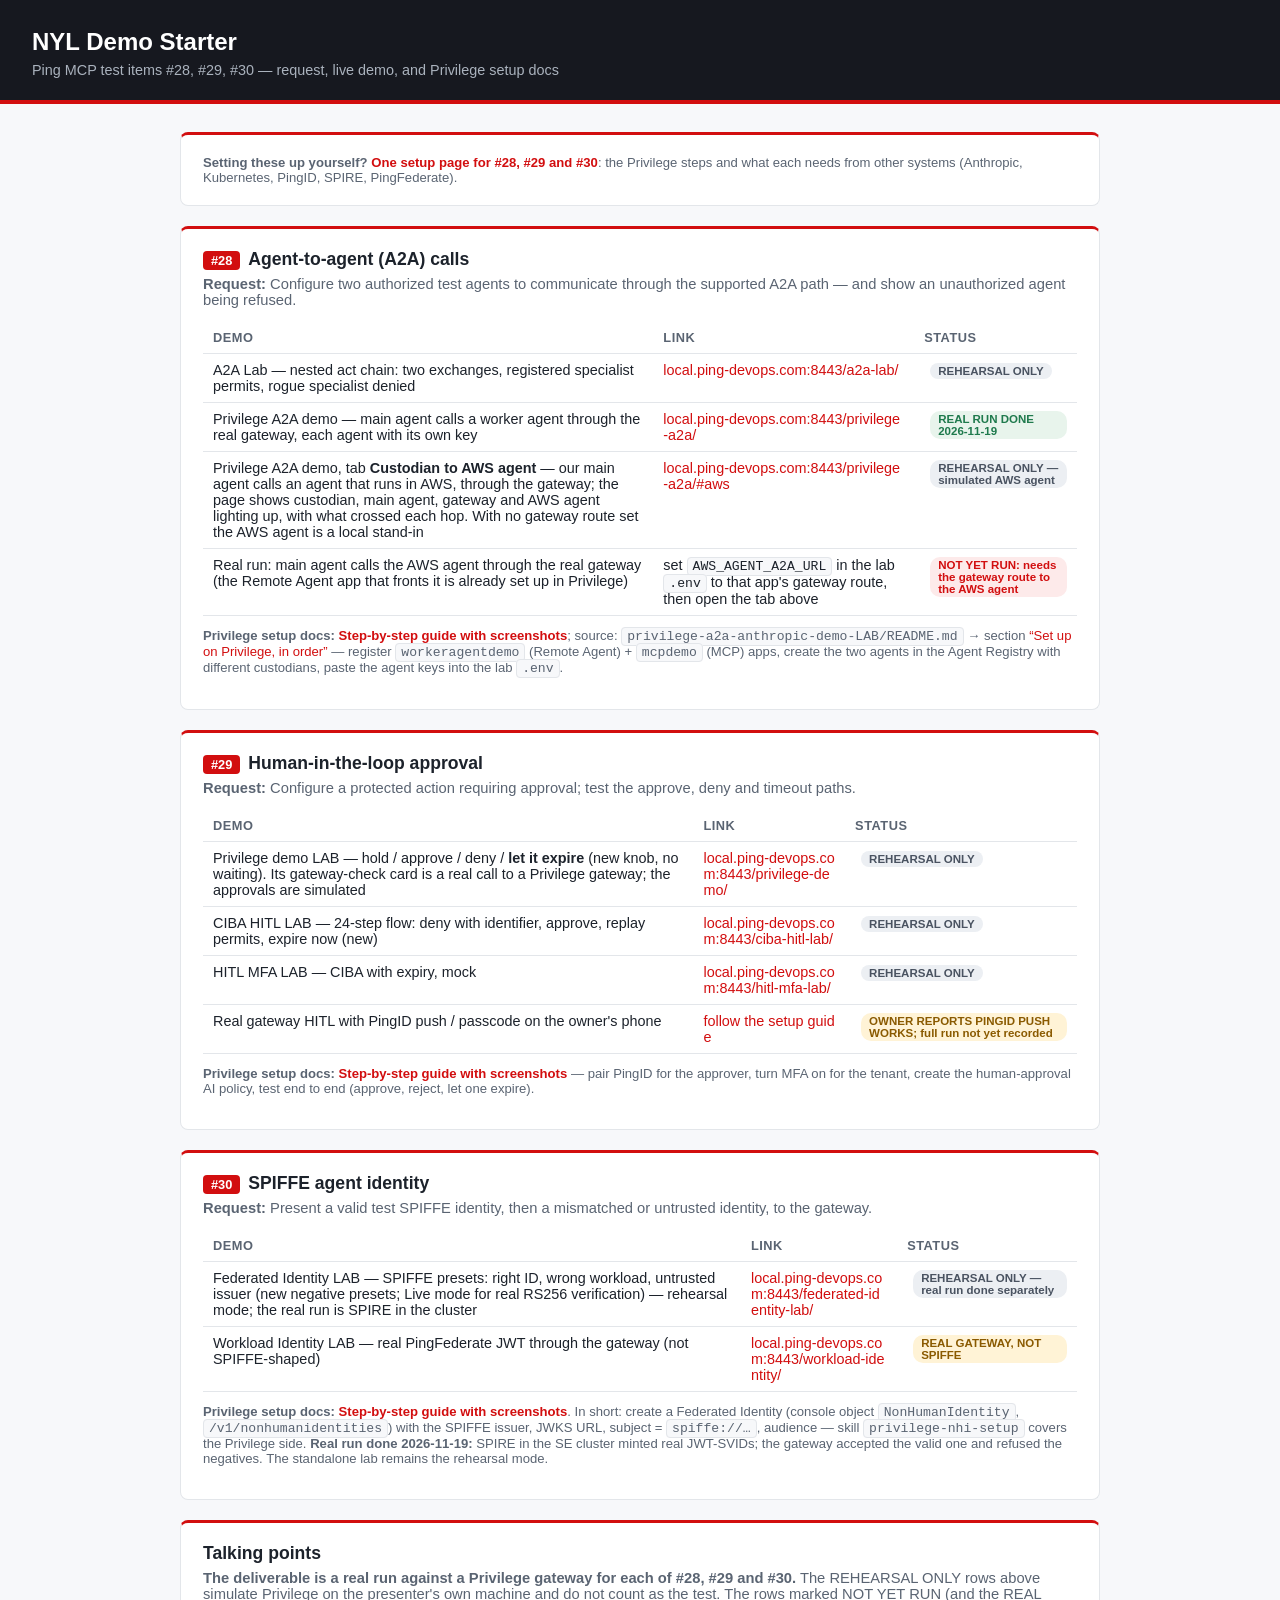
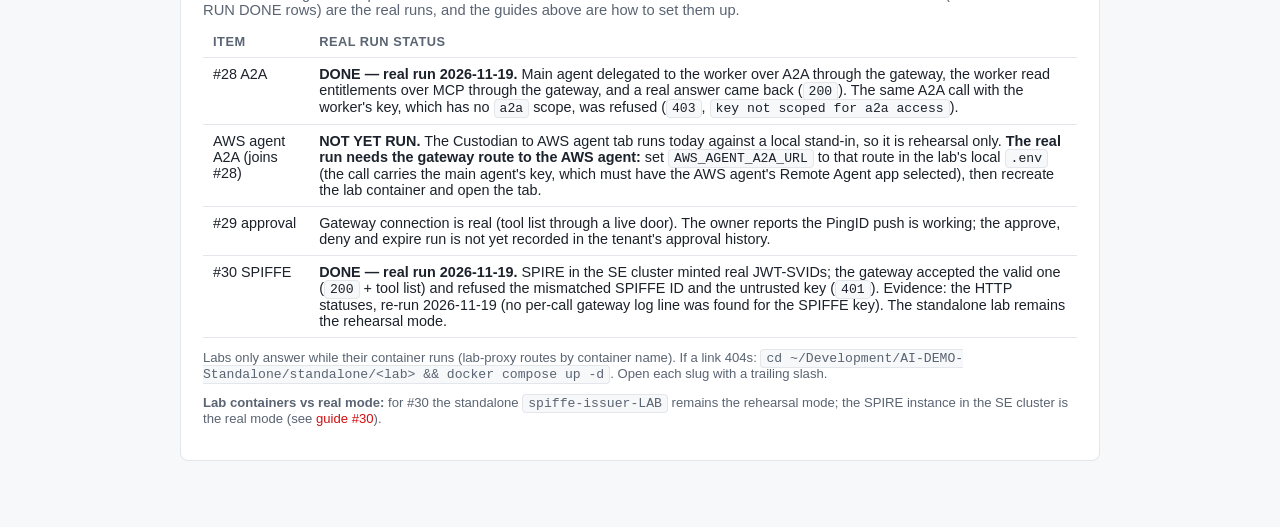
==== index.html @ 47043648 "Real run status: the AWS agent run needs the gateway route in the lab's local .env Adds an AWS agent" ====
<!DOCTYPE html>
<html lang="en">
<head>
<meta charset="utf-8">
<meta name="viewport" content="width=device-width, initial-scale=1">
<title>NYL Demo Starter — MCP test items #28, #29, #30</title>
<style>
  :root { --red:#d20e0f; --text:#1c222b; --muted:#5a6472; --border:#e3e6ea; --bg:#f7f8fa; }
  * { box-sizing:border-box; }
  body { margin:0; font-family:'Montserrat',-apple-system,Helvetica,Arial,sans-serif; color:var(--text); background:var(--bg); }
  header { background:#16181f; color:#fff; padding:28px 32px 22px; border-bottom:4px solid var(--red); }
  header h1 { margin:0 0 6px; font-size:1.5rem; }
  header p { margin:0; color:#aab2bd; font-size:.9rem; }
  main { max-width:960px; margin:0 auto; padding:28px 20px 60px; }
  .card { background:#fff; border:1px solid var(--border); border-top:3px solid var(--red); border-radius:8px; padding:20px 22px; margin-bottom:20px; }
  .card h2 { margin:0 0 4px; font-size:1.1rem; }
  .num { display:inline-block; background:var(--red); color:#fff; border-radius:4px; padding:2px 8px; font-size:.8rem; margin-right:8px; vertical-align:middle; }
  .req { color:var(--muted); font-size:.92rem; margin:6px 0 14px; }
  table { width:100%; border-collapse:collapse; font-size:.9rem; }
  th, td { text-align:left; padding:8px 10px; border-bottom:1px solid var(--border); vertical-align:top; }
  th { color:var(--muted); font-weight:600; font-size:.8rem; text-transform:uppercase; letter-spacing:.04em; }
  a { color:var(--red); text-decoration:none; word-break:break-all; }
  a:hover { text-decoration:underline; }
  .note { font-size:.82rem; color:var(--muted); margin-top:12px; }
  .badge { display:inline-block; font-size:.72rem; font-weight:700; border-radius:10px; padding:2px 8px; margin-left:6px; vertical-align:middle; }
  .mock { background:#e8f4ec; color:#1f7a4d; }
  .owner { background:#fdeaea; color:var(--red); }
  .real { background:#e8f4ec; color:#1f7a4d; }
  .rehearsal { background:#eceff3; color:#4a5361; }
  .partial { background:#fff3d6; color:#8a5a00; }
  code { background:var(--bg); border:1px solid var(--border); border-radius:4px; padding:1px 5px; font-size:.82rem; }
</style>
</head>
<body>
<header>
  <h1>NYL Demo Starter</h1>
  <p>Ping MCP test items #28, #29, #30 &mdash; request, live demo, and Privilege setup docs</p>
</header>
<main>

  <div class="card">
    <p class="note" style="margin:0"><b>Setting these up yourself?</b> <a href="guides/setup-all.html"><b>One setup page for #28, #29 and #30</b></a>: the Privilege steps and what each needs from other systems (Anthropic, Kubernetes, PingID, SPIRE, PingFederate).</p>
  </div>

  <div class="card">
    <h2><span class="num">#28</span>Agent-to-agent (A2A) calls</h2>
    <p class="req"><b>Request:</b> Configure two authorized test agents to communicate through the supported A2A path &mdash; and show an unauthorized agent being refused.</p>
    <table>
      <tr><th>Demo</th><th>Link</th><th>Status</th></tr>
      <tr>
        <td>A2A Lab &mdash; nested act chain: two exchanges, registered specialist permits, rogue specialist denied</td>
        <td><a href="https://local.ping-devops.com:8443/a2a-lab/" target="_blank" rel="noopener noreferrer">local.ping-devops.com:8443/a2a-lab/</a></td>
        <td><span class="badge rehearsal">REHEARSAL ONLY</span></td>
      </tr>
      <tr>
        <td>Privilege A2A demo &mdash; main agent calls a worker agent through the real gateway, each agent with its own key</td>
        <td><a href="https://local.ping-devops.com:8443/privilege-a2a/" target="_blank" rel="noopener noreferrer">local.ping-devops.com:8443/privilege-a2a/</a></td>
        <td><span class="badge real">REAL RUN DONE 2026-11-19</span></td>
      </tr>
      <tr>
        <td>Privilege A2A demo, tab <b>Custodian to AWS agent</b> &mdash; our main agent calls an agent that runs in AWS, through the gateway; the page shows custodian, main agent, gateway and AWS agent lighting up, with what crossed each hop. With no gateway route set the AWS agent is a local stand-in</td>
        <td><a href="https://local.ping-devops.com:8443/privilege-a2a/#aws" target="_blank" rel="noopener noreferrer">local.ping-devops.com:8443/privilege-a2a/#aws</a></td>
        <td><span class="badge rehearsal">REHEARSAL ONLY &mdash; simulated AWS agent</span></td>
      </tr>
      <tr>
        <td>Real run: main agent calls the AWS agent through the real gateway (the Remote Agent app that fronts it is already set up in Privilege)</td>
        <td>set <code>AWS_AGENT_A2A_URL</code> in the lab <code>.env</code> to that app's gateway route, then open the tab above</td>
        <td><span class="badge owner">NOT YET RUN: needs the gateway route to the AWS agent</span></td>
      </tr>
    </table>
    <p class="note"><b>Privilege setup docs:</b> <a href="guides/28-a2a.html"><b>Step-by-step guide with screenshots</b></a>; source: <code>privilege-a2a-anthropic-demo-LAB/README.md</code> &rarr; section
      <a href="https://github.com/curtismu7/privilege-a2a-anthropic-demo-LAB#set-up-on-privilege-in-order">&ldquo;Set up on Privilege, in order&rdquo;</a>
      &mdash; register <code>workeragentdemo</code> (Remote Agent) + <code>mcpdemo</code> (MCP) apps, create the two agents in the Agent Registry with different custodians, paste the agent keys into the lab <code>.env</code>.</p>
  </div>

  <div class="card">
    <h2><span class="num">#29</span>Human-in-the-loop approval</h2>
    <p class="req"><b>Request:</b> Configure a protected action requiring approval; test the approve, deny and timeout paths.</p>
    <table>
      <tr><th>Demo</th><th>Link</th><th>Status</th></tr>
      <tr>
        <td>Privilege demo LAB &mdash; hold / approve / deny / <b>let it expire</b> (new knob, no waiting). Its gateway-check card is a real call to a Privilege gateway; the approvals are simulated</td>
        <td><a href="https://local.ping-devops.com:8443/privilege-demo/" target="_blank" rel="noopener noreferrer">local.ping-devops.com:8443/privilege-demo/</a></td>
        <td><span class="badge rehearsal">REHEARSAL ONLY</span></td>
      </tr>
      <tr>
        <td>CIBA HITL LAB &mdash; 24-step flow: deny with identifier, approve, replay permits, expire now (new)</td>
        <td><a href="https://local.ping-devops.com:8443/ciba-hitl-lab/" target="_blank" rel="noopener noreferrer">local.ping-devops.com:8443/ciba-hitl-lab/</a></td>
        <td><span class="badge rehearsal">REHEARSAL ONLY</span></td>
      </tr>
      <tr>
        <td>HITL MFA LAB &mdash; CIBA with expiry, mock</td>
        <td><a href="https://local.ping-devops.com:8443/hitl-mfa-lab/" target="_blank" rel="noopener noreferrer">local.ping-devops.com:8443/hitl-mfa-lab/</a></td>
        <td><span class="badge rehearsal">REHEARSAL ONLY</span></td>
      </tr>
      <tr>
        <td>Real gateway HITL with PingID push / passcode on the owner's phone</td>
        <td><a href="guides/29-human-approval.html">follow the setup guide</a></td>
        <td><span class="badge partial">OWNER REPORTS PINGID PUSH WORKS; full run not yet recorded</span></td>
      </tr>
    </table>
    <p class="note"><b>Privilege setup docs:</b> <a href="guides/29-human-approval.html"><b>Step-by-step guide with screenshots</b></a>
      &mdash; pair PingID for the approver, turn MFA on for the tenant, create the human-approval AI policy, test end to end (approve, reject, let one expire).</p>
  </div>

  <div class="card">
    <h2><span class="num">#30</span>SPIFFE agent identity</h2>
    <p class="req"><b>Request:</b> Present a valid test SPIFFE identity, then a mismatched or untrusted identity, to the gateway.</p>
    <table>
      <tr><th>Demo</th><th>Link</th><th>Status</th></tr>
      <tr>
        <td>Federated Identity LAB &mdash; SPIFFE presets: right ID, wrong workload, untrusted issuer (new negative presets; Live mode for real RS256 verification) &mdash; rehearsal mode; the real run is SPIRE in the cluster</td>
        <td><a href="https://local.ping-devops.com:8443/federated-identity-lab/" target="_blank" rel="noopener noreferrer">local.ping-devops.com:8443/federated-identity-lab/</a></td>
        <td><span class="badge rehearsal">REHEARSAL ONLY &mdash; real run done separately</span></td>
      </tr>
      <tr>
        <td>Workload Identity LAB &mdash; real PingFederate JWT through the gateway (not SPIFFE-shaped)</td>
        <td><a href="https://local.ping-devops.com:8443/workload-identity/" target="_blank" rel="noopener noreferrer">local.ping-devops.com:8443/workload-identity/</a></td>
        <td><span class="badge partial">REAL GATEWAY, NOT SPIFFE</span></td>
      </tr>
    </table>
    <p class="note"><b>Privilege setup docs:</b> <a href="guides/30-spiffe.html"><b>Step-by-step guide with screenshots</b></a>. In short: create a Federated Identity (console object <code>NonHumanIdentity</code>, <code>/v1/nonhumanidentities</code>) with the SPIFFE issuer, JWKS URL, subject = <code>spiffe://&hellip;</code>, audience &mdash; skill <code>privilege-nhi-setup</code> covers the Privilege side. <b>Real run done 2026-11-19:</b> SPIRE in the SE cluster minted real JWT-SVIDs; the gateway accepted the valid one and refused the negatives. The standalone lab remains the rehearsal mode.</p>
  </div>

  <div class="card">
    <h2>Talking points</h2>
    <p class="req" style="margin-bottom:8px"><b>The deliverable is a real run against a Privilege gateway for each of #28, #29 and #30.</b> The REHEARSAL ONLY rows above simulate Privilege on the presenter's own machine and do not count as the test. The rows marked NOT YET RUN (and the REAL RUN DONE rows) are the real runs, and the guides above are how to set them up.</p>
    <table>
      <tr><th>Item</th><th>Real run status</th></tr>
      <tr><td>#28 A2A</td><td><b>DONE &mdash; real run 2026-11-19.</b> Main agent delegated to the worker over A2A through the gateway, the worker read entitlements over MCP through the gateway, and a real answer came back (<code>200</code>). The same A2A call with the worker's key, which has no <code>a2a</code> scope, was refused (<code>403</code>, <code>key not scoped for a2a access</code>).</td></tr>
      <tr><td>AWS agent A2A (joins #28)</td><td><b>NOT YET RUN.</b> The Custodian to AWS agent tab runs today against a local stand-in, so it is rehearsal only. <b>The real run needs the gateway route to the AWS agent:</b> set <code>AWS_AGENT_A2A_URL</code> to that route in the lab's local <code>.env</code> (the call carries the main agent's key, which must have the AWS agent's Remote Agent app selected), then recreate the lab container and open the tab.</td></tr>
      <tr><td>#29 approval</td><td>Gateway connection is real (tool list through a live door). The owner reports the PingID push is working; the approve, deny and expire run is not yet recorded in the tenant's approval history.</td></tr>
      <tr><td>#30 SPIFFE</td><td><b>DONE &mdash; real run 2026-11-19.</b> SPIRE in the SE cluster minted real JWT-SVIDs; the gateway accepted the valid one (<code>200</code> + tool list) and refused the mismatched SPIFFE ID and the untrusted key (<code>401</code>). Evidence: the HTTP statuses, re-run 2026-11-19 (no per-call gateway log line was found for the SPIFFE key). The standalone lab remains the rehearsal mode.</td></tr>
    </table>
    <p class="note">Labs only answer while their container runs (lab-proxy routes by container name). If a link 404s: <code>cd ~/Development/AI-DEMO-Standalone/standalone/&lt;lab&gt; &amp;&amp; docker compose up -d</code>. Open each slug with a trailing slash.</p>
    <p class="note"><b>Lab containers vs real mode:</b> for #30 the standalone <code>spiffe-issuer-LAB</code> remains the rehearsal mode; the SPIRE instance in the SE cluster is the real mode (see <a href="guides/30-spiffe.html">guide #30</a>).</p>
  </div>

</main>
</body>
</html>
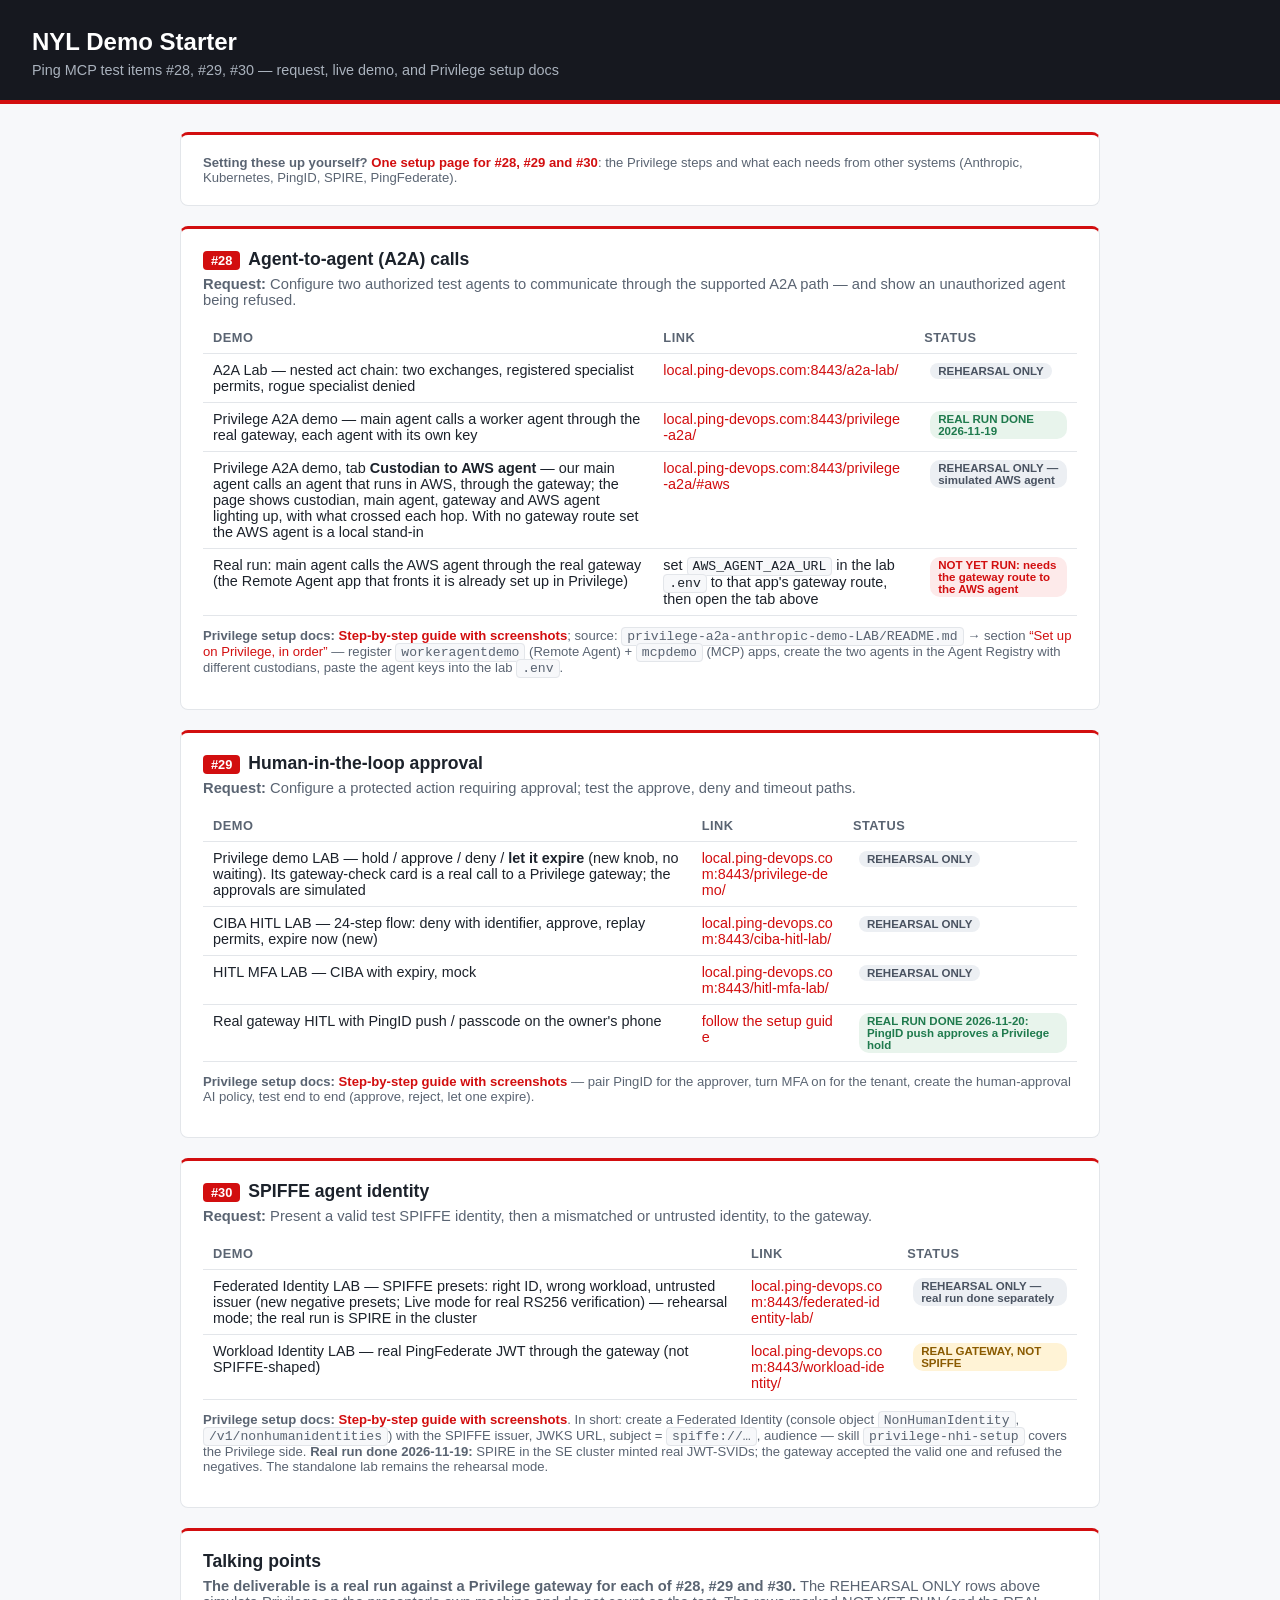
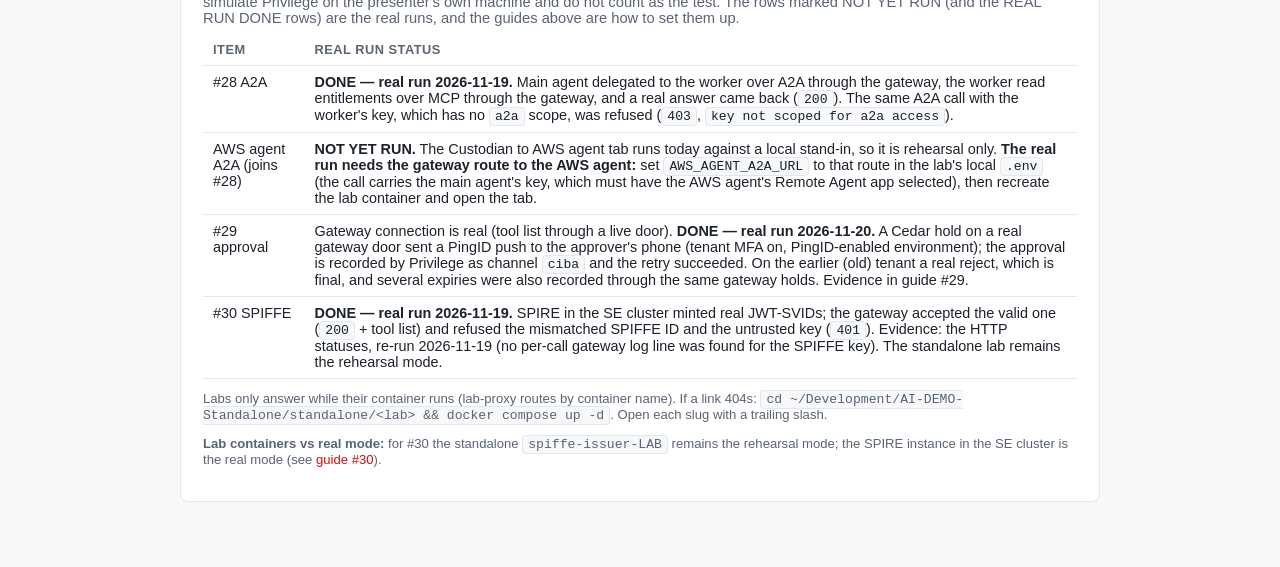
==== commit 8f2bb44b: "#29: real run on the PingID-enabled tenant (PingID push approves a Privilege hold, channel ciba); ad" ====
--- a/index.html
+++ b/index.html
@@ -96,7 +96,7 @@
       <tr>
         <td>Real gateway HITL with PingID push / passcode on the owner's phone</td>
         <td><a href="guides/29-human-approval.html">follow the setup guide</a></td>
-        <td><span class="badge partial">OWNER REPORTS PINGID PUSH WORKS; full run not yet recorded</span></td>
+        <td><span class="badge real">REAL RUN DONE 2026-11-20: PingID push approves a Privilege hold</span></td>
       </tr>
     </table>
     <p class="note"><b>Privilege setup docs:</b> <a href="guides/29-human-approval.html"><b>Step-by-step guide with screenshots</b></a>
@@ -129,7 +129,7 @@
       <tr><th>Item</th><th>Real run status</th></tr>
       <tr><td>#28 A2A</td><td><b>DONE &mdash; real run 2026-11-19.</b> Main agent delegated to the worker over A2A through the gateway, the worker read entitlements over MCP through the gateway, and a real answer came back (<code>200</code>). The same A2A call with the worker's key, which has no <code>a2a</code> scope, was refused (<code>403</code>, <code>key not scoped for a2a access</code>).</td></tr>
       <tr><td>AWS agent A2A (joins #28)</td><td><b>NOT YET RUN.</b> The Custodian to AWS agent tab runs today against a local stand-in, so it is rehearsal only. <b>The real run needs the gateway route to the AWS agent:</b> set <code>AWS_AGENT_A2A_URL</code> to that route in the lab's local <code>.env</code> (the call carries the main agent's key, which must have the AWS agent's Remote Agent app selected), then recreate the lab container and open the tab.</td></tr>
-      <tr><td>#29 approval</td><td>Gateway connection is real (tool list through a live door). The owner reports the PingID push is working; the approve, deny and expire run is not yet recorded in the tenant's approval history.</td></tr>
+      <tr><td>#29 approval</td><td>Gateway connection is real (tool list through a live door). <b>DONE &mdash; real run 2026-11-20.</b> A Cedar hold on a real gateway door sent a PingID push to the approver's phone (tenant MFA on, PingID-enabled environment); the approval is recorded by Privilege as channel <code>ciba</code> and the retry succeeded. On the earlier (old) tenant a real reject, which is final, and several expiries were also recorded through the same gateway holds. Evidence in guide #29.</td></tr>
       <tr><td>#30 SPIFFE</td><td><b>DONE &mdash; real run 2026-11-19.</b> SPIRE in the SE cluster minted real JWT-SVIDs; the gateway accepted the valid one (<code>200</code> + tool list) and refused the mismatched SPIFFE ID and the untrusted key (<code>401</code>). Evidence: the HTTP statuses, re-run 2026-11-19 (no per-call gateway log line was found for the SPIFFE key). The standalone lab remains the rehearsal mode.</td></tr>
     </table>
     <p class="note">Labs only answer while their container runs (lab-proxy routes by container name). If a link 404s: <code>cd ~/Development/AI-DEMO-Standalone/standalone/&lt;lab&gt; &amp;&amp; docker compose up -d</code>. Open each slug with a trailing slash.</p>
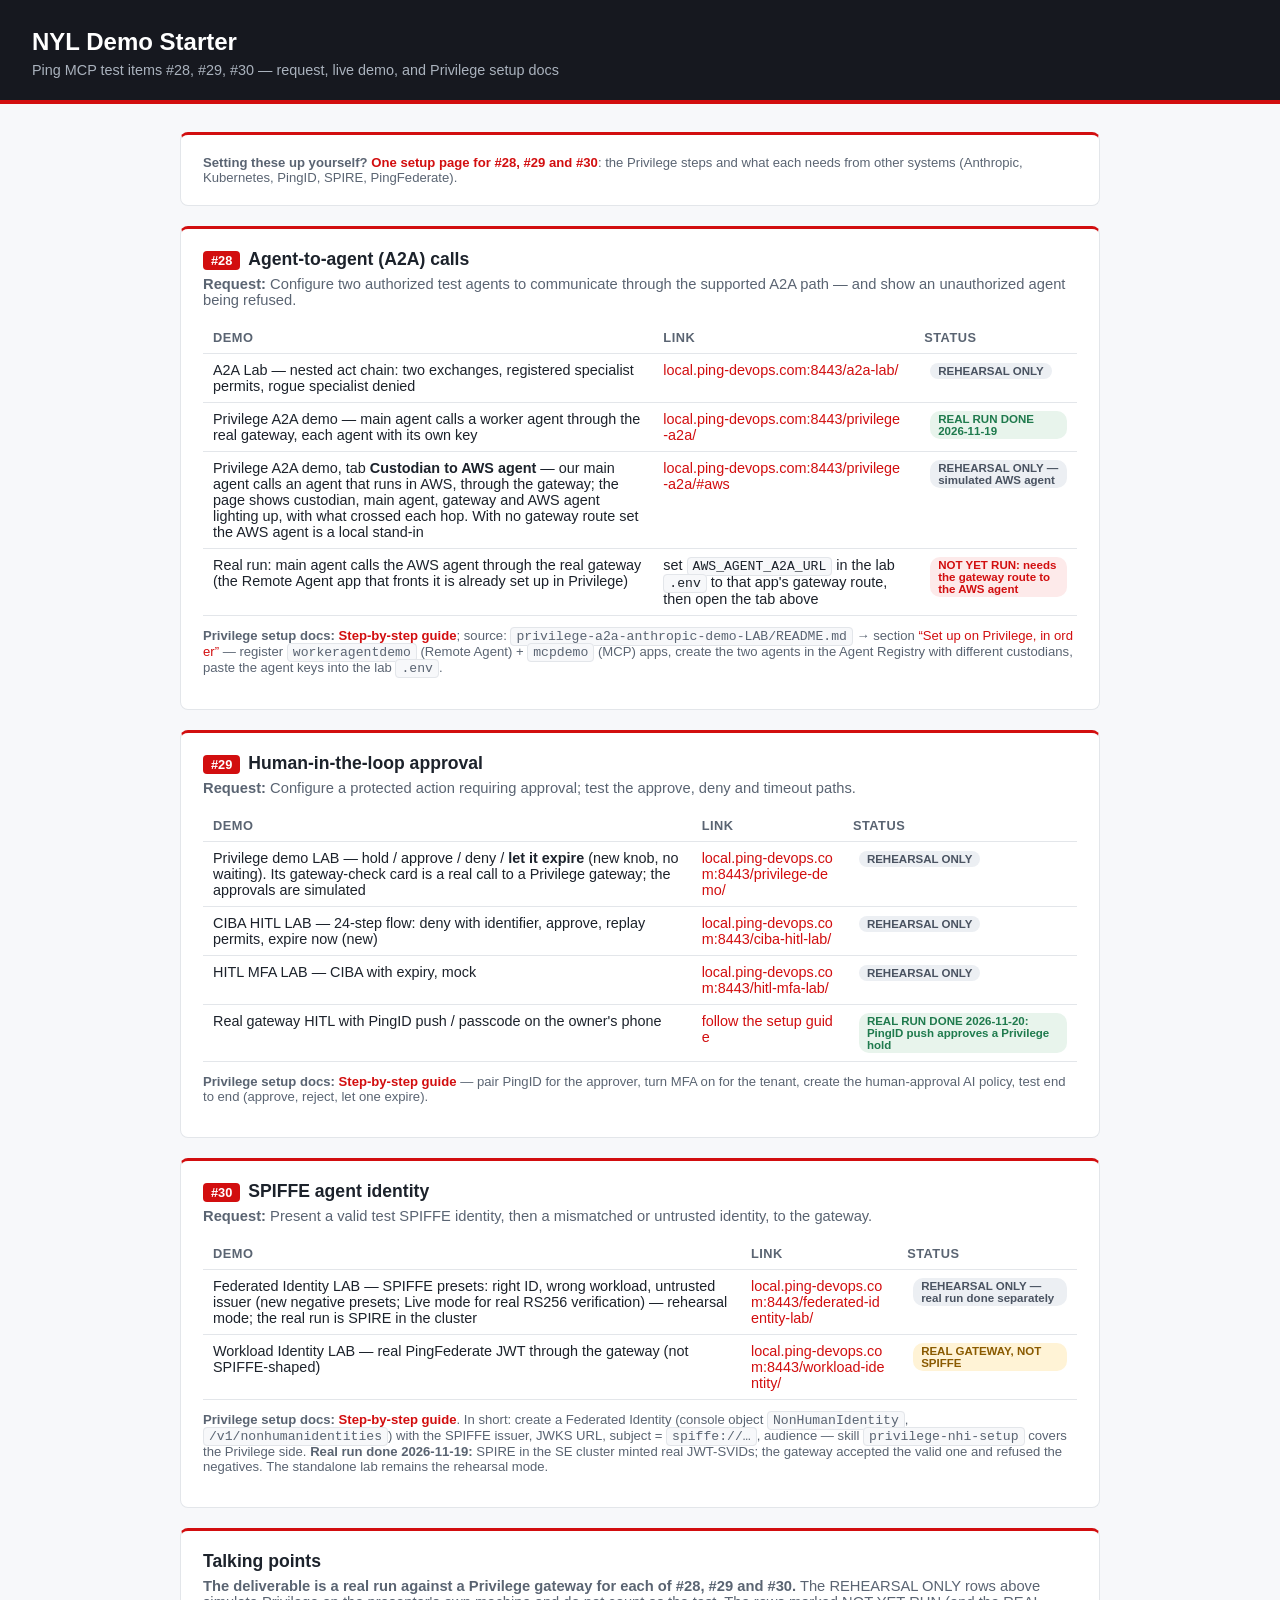
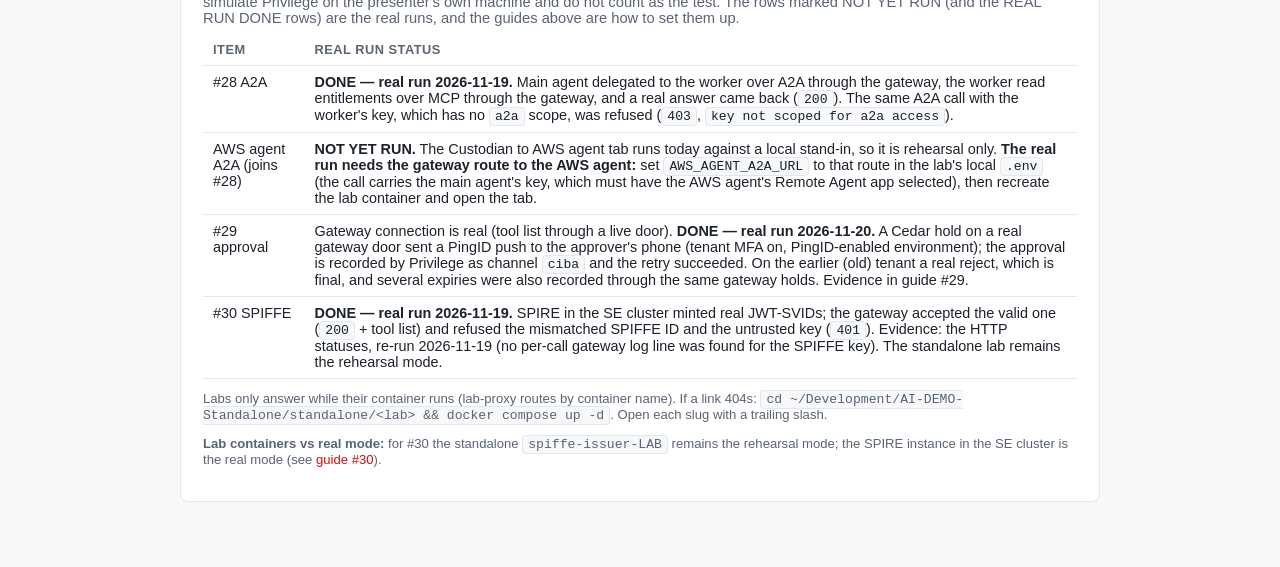
==== commit d4dddc44: "Drop the screenshots from the guides (not needed): remove all figures and the img folder, keep the e" ====
--- a/index.html
+++ b/index.html
@@ -68,7 +68,7 @@
         <td><span class="badge owner">NOT YET RUN: needs the gateway route to the AWS agent</span></td>
       </tr>
     </table>
-    <p class="note"><b>Privilege setup docs:</b> <a href="guides/28-a2a.html"><b>Step-by-step guide with screenshots</b></a>; source: <code>privilege-a2a-anthropic-demo-LAB/README.md</code> &rarr; section
+    <p class="note"><b>Privilege setup docs:</b> <a href="guides/28-a2a.html"><b>Step-by-step guide</b></a>; source: <code>privilege-a2a-anthropic-demo-LAB/README.md</code> &rarr; section
       <a href="https://github.com/curtismu7/privilege-a2a-anthropic-demo-LAB#set-up-on-privilege-in-order">&ldquo;Set up on Privilege, in order&rdquo;</a>
       &mdash; register <code>workeragentdemo</code> (Remote Agent) + <code>mcpdemo</code> (MCP) apps, create the two agents in the Agent Registry with different custodians, paste the agent keys into the lab <code>.env</code>.</p>
   </div>
@@ -99,7 +99,7 @@
         <td><span class="badge real">REAL RUN DONE 2026-11-20: PingID push approves a Privilege hold</span></td>
       </tr>
     </table>
-    <p class="note"><b>Privilege setup docs:</b> <a href="guides/29-human-approval.html"><b>Step-by-step guide with screenshots</b></a>
+    <p class="note"><b>Privilege setup docs:</b> <a href="guides/29-human-approval.html"><b>Step-by-step guide</b></a>
       &mdash; pair PingID for the approver, turn MFA on for the tenant, create the human-approval AI policy, test end to end (approve, reject, let one expire).</p>
   </div>
 
@@ -119,7 +119,7 @@
         <td><span class="badge partial">REAL GATEWAY, NOT SPIFFE</span></td>
       </tr>
     </table>
-    <p class="note"><b>Privilege setup docs:</b> <a href="guides/30-spiffe.html"><b>Step-by-step guide with screenshots</b></a>. In short: create a Federated Identity (console object <code>NonHumanIdentity</code>, <code>/v1/nonhumanidentities</code>) with the SPIFFE issuer, JWKS URL, subject = <code>spiffe://&hellip;</code>, audience &mdash; skill <code>privilege-nhi-setup</code> covers the Privilege side. <b>Real run done 2026-11-19:</b> SPIRE in the SE cluster minted real JWT-SVIDs; the gateway accepted the valid one and refused the negatives. The standalone lab remains the rehearsal mode.</p>
+    <p class="note"><b>Privilege setup docs:</b> <a href="guides/30-spiffe.html"><b>Step-by-step guide</b></a>. In short: create a Federated Identity (console object <code>NonHumanIdentity</code>, <code>/v1/nonhumanidentities</code>) with the SPIFFE issuer, JWKS URL, subject = <code>spiffe://&hellip;</code>, audience &mdash; skill <code>privilege-nhi-setup</code> covers the Privilege side. <b>Real run done 2026-11-19:</b> SPIRE in the SE cluster minted real JWT-SVIDs; the gateway accepted the valid one and refused the negatives. The standalone lab remains the rehearsal mode.</p>
   </div>
 
   <div class="card">
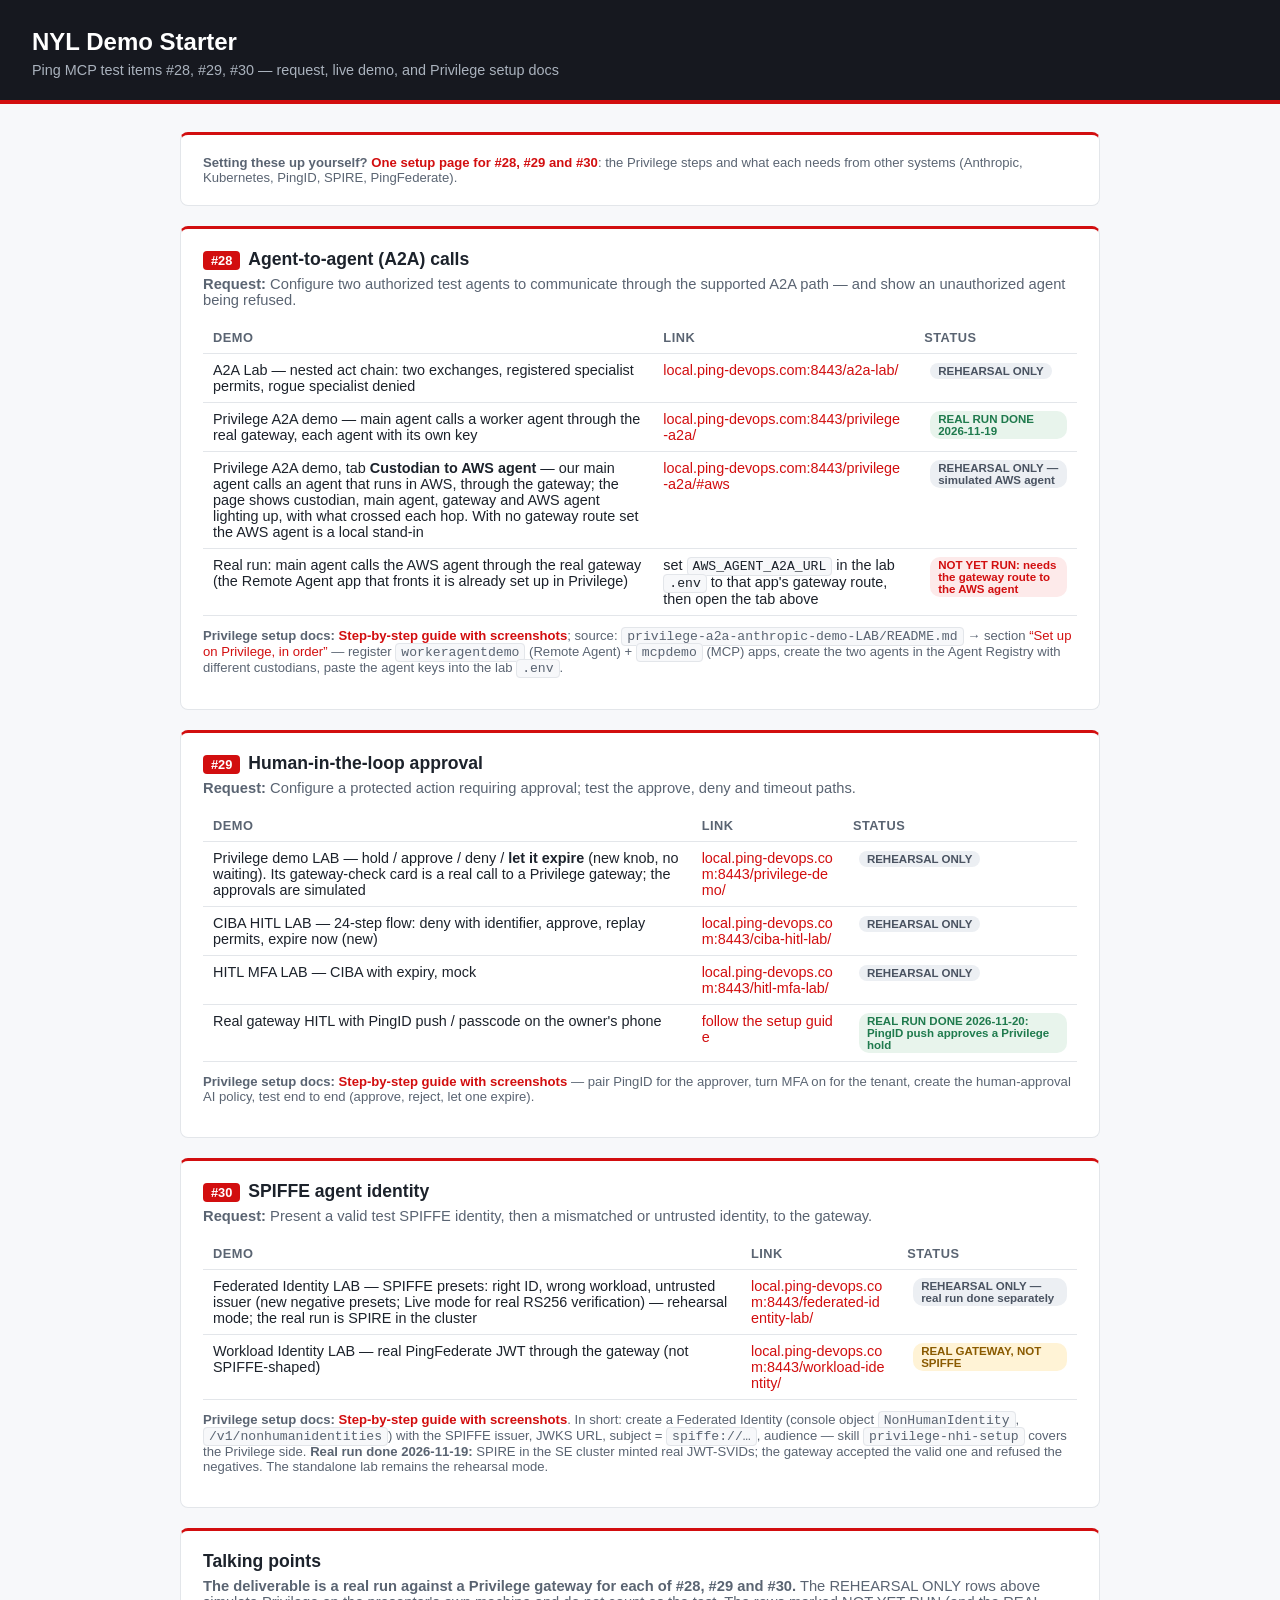
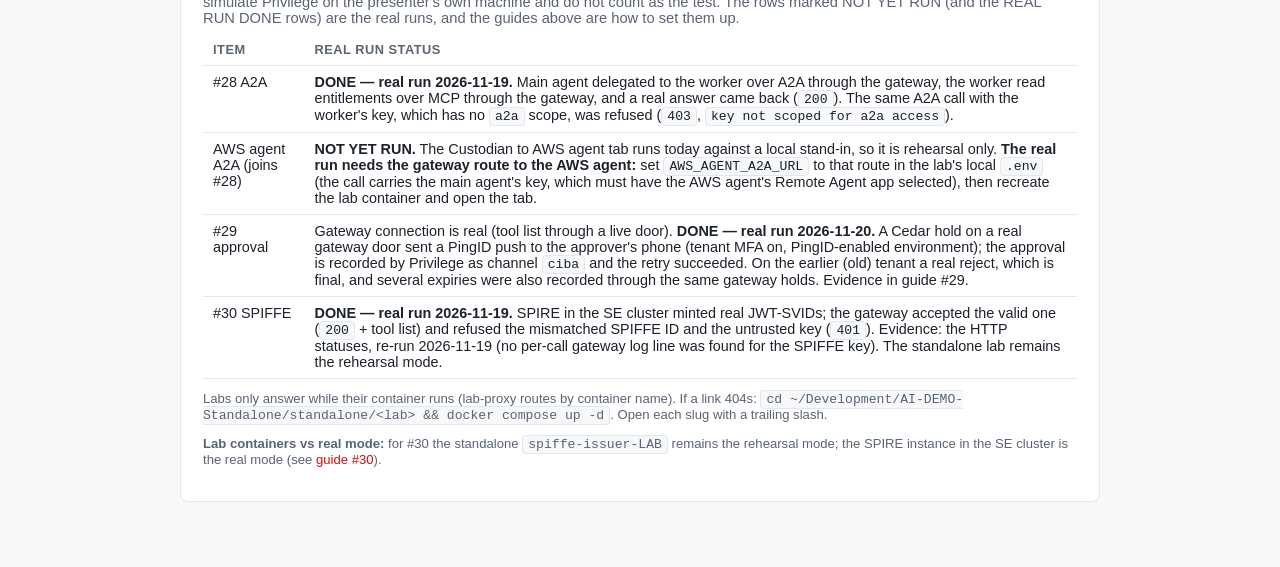
==== commit 339e0aaa: "Revert "Drop the screenshots from the guides (not needed): remove all figures and the img folder, ke" ====
--- a/index.html
+++ b/index.html
@@ -68,7 +68,7 @@
         <td><span class="badge owner">NOT YET RUN: needs the gateway route to the AWS agent</span></td>
       </tr>
     </table>
-    <p class="note"><b>Privilege setup docs:</b> <a href="guides/28-a2a.html"><b>Step-by-step guide</b></a>; source: <code>privilege-a2a-anthropic-demo-LAB/README.md</code> &rarr; section
+    <p class="note"><b>Privilege setup docs:</b> <a href="guides/28-a2a.html"><b>Step-by-step guide with screenshots</b></a>; source: <code>privilege-a2a-anthropic-demo-LAB/README.md</code> &rarr; section
       <a href="https://github.com/curtismu7/privilege-a2a-anthropic-demo-LAB#set-up-on-privilege-in-order">&ldquo;Set up on Privilege, in order&rdquo;</a>
       &mdash; register <code>workeragentdemo</code> (Remote Agent) + <code>mcpdemo</code> (MCP) apps, create the two agents in the Agent Registry with different custodians, paste the agent keys into the lab <code>.env</code>.</p>
   </div>
@@ -99,7 +99,7 @@
         <td><span class="badge real">REAL RUN DONE 2026-11-20: PingID push approves a Privilege hold</span></td>
       </tr>
     </table>
-    <p class="note"><b>Privilege setup docs:</b> <a href="guides/29-human-approval.html"><b>Step-by-step guide</b></a>
+    <p class="note"><b>Privilege setup docs:</b> <a href="guides/29-human-approval.html"><b>Step-by-step guide with screenshots</b></a>
       &mdash; pair PingID for the approver, turn MFA on for the tenant, create the human-approval AI policy, test end to end (approve, reject, let one expire).</p>
   </div>
 
@@ -119,7 +119,7 @@
         <td><span class="badge partial">REAL GATEWAY, NOT SPIFFE</span></td>
       </tr>
     </table>
-    <p class="note"><b>Privilege setup docs:</b> <a href="guides/30-spiffe.html"><b>Step-by-step guide</b></a>. In short: create a Federated Identity (console object <code>NonHumanIdentity</code>, <code>/v1/nonhumanidentities</code>) with the SPIFFE issuer, JWKS URL, subject = <code>spiffe://&hellip;</code>, audience &mdash; skill <code>privilege-nhi-setup</code> covers the Privilege side. <b>Real run done 2026-11-19:</b> SPIRE in the SE cluster minted real JWT-SVIDs; the gateway accepted the valid one and refused the negatives. The standalone lab remains the rehearsal mode.</p>
+    <p class="note"><b>Privilege setup docs:</b> <a href="guides/30-spiffe.html"><b>Step-by-step guide with screenshots</b></a>. In short: create a Federated Identity (console object <code>NonHumanIdentity</code>, <code>/v1/nonhumanidentities</code>) with the SPIFFE issuer, JWKS URL, subject = <code>spiffe://&hellip;</code>, audience &mdash; skill <code>privilege-nhi-setup</code> covers the Privilege side. <b>Real run done 2026-11-19:</b> SPIRE in the SE cluster minted real JWT-SVIDs; the gateway accepted the valid one and refused the negatives. The standalone lab remains the rehearsal mode.</p>
   </div>
 
   <div class="card">
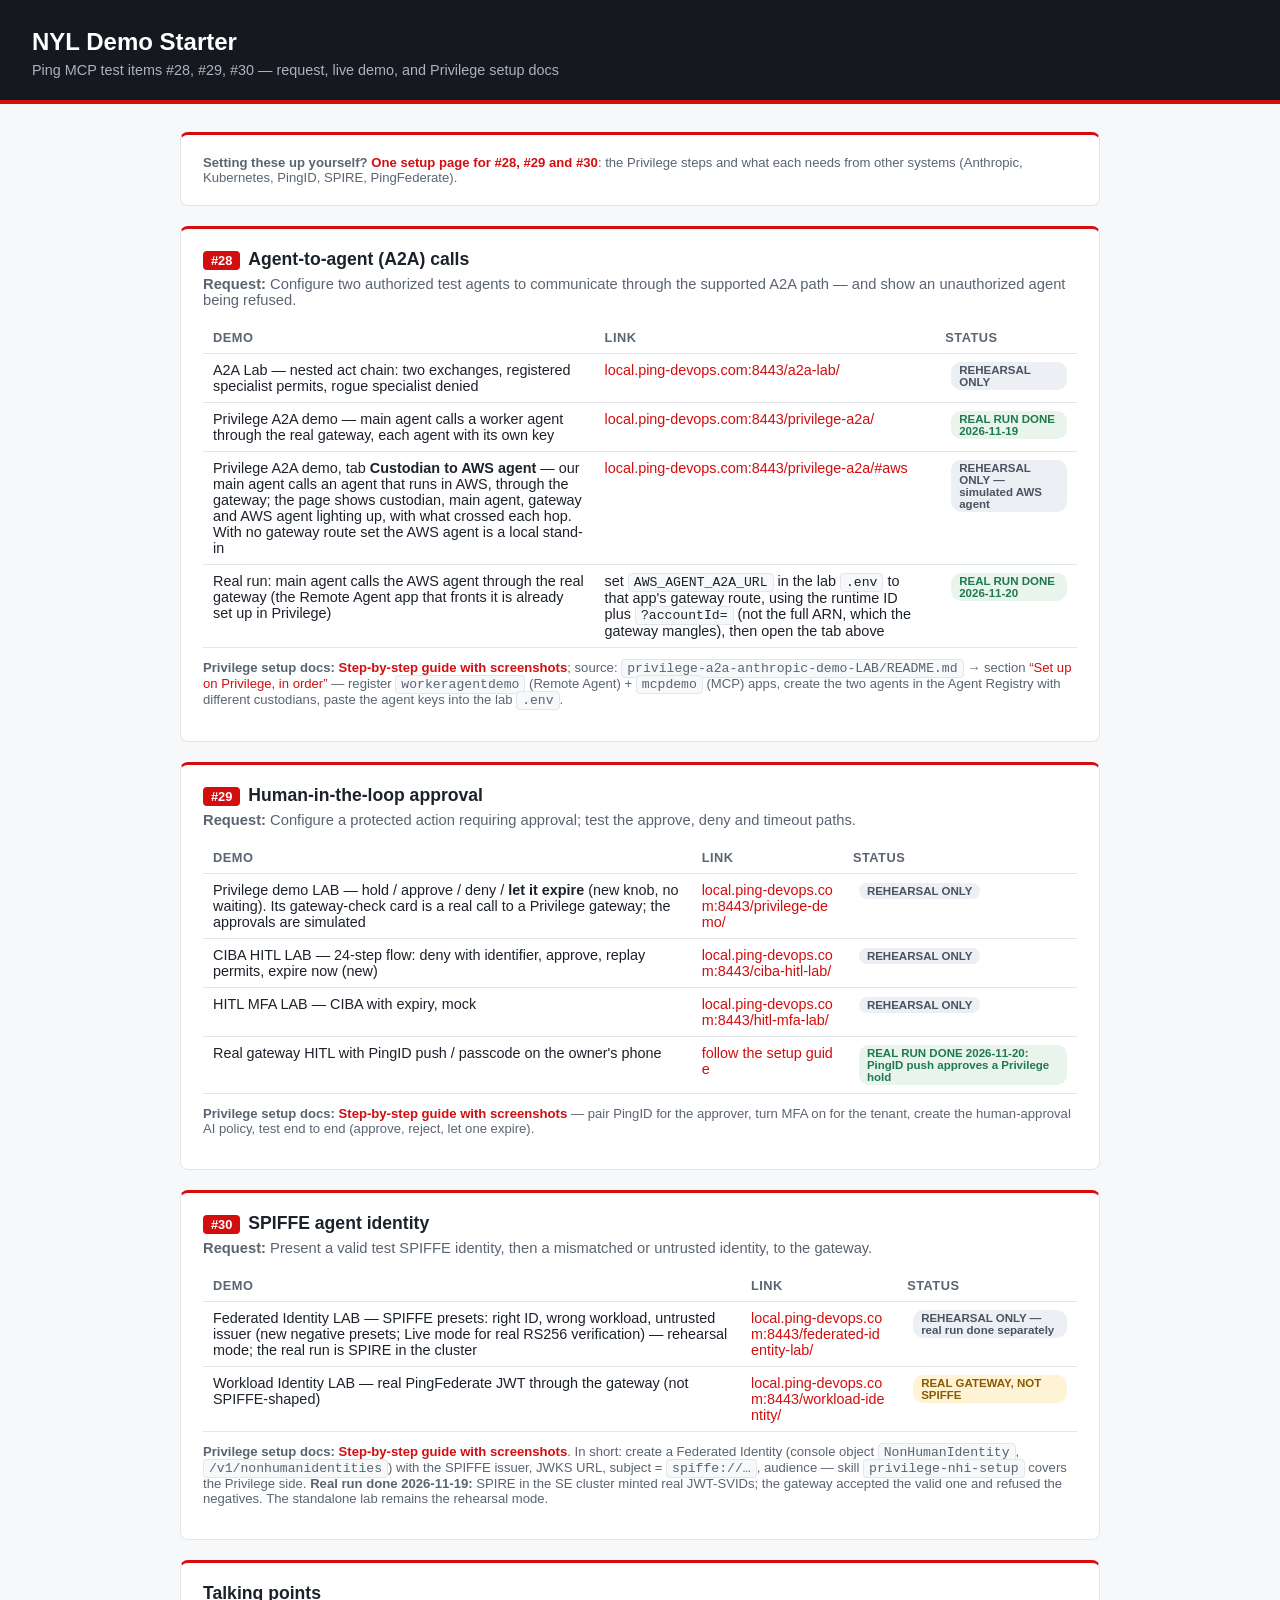
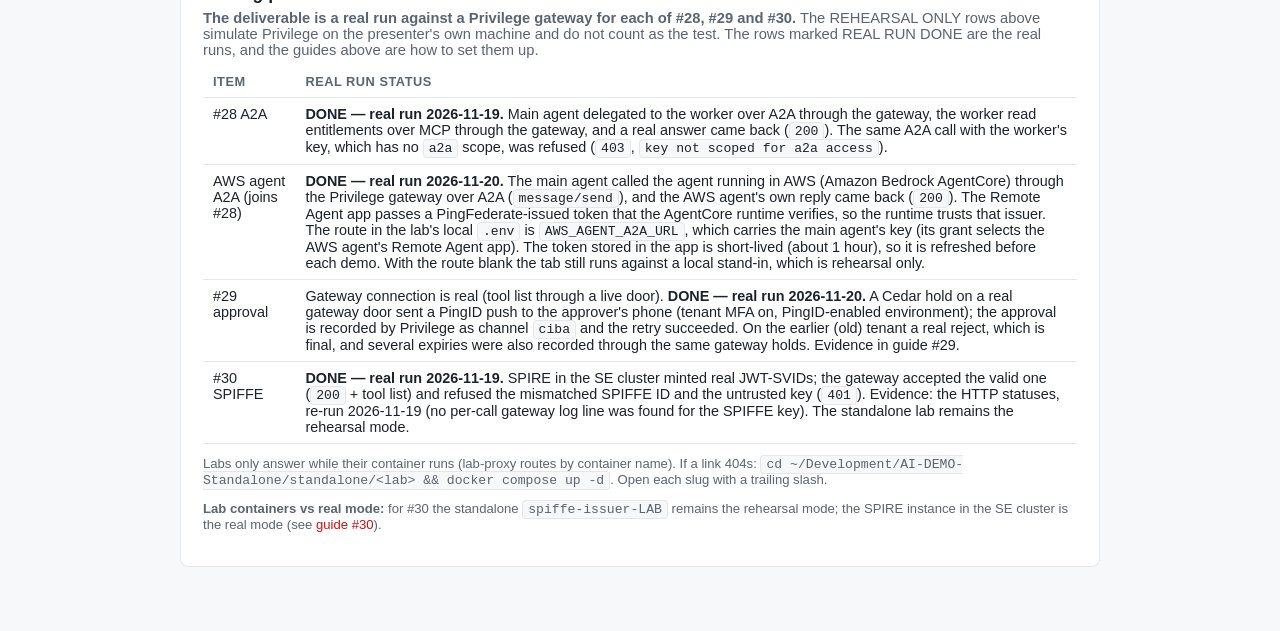
==== commit 2275ddd5: "AWS agent A2A: real run done 2026-11-20 (main agent called the AgentCore agent through the Privilege" ====
--- a/index.html
+++ b/index.html
@@ -64,8 +64,8 @@
       </tr>
       <tr>
         <td>Real run: main agent calls the AWS agent through the real gateway (the Remote Agent app that fronts it is already set up in Privilege)</td>
-        <td>set <code>AWS_AGENT_A2A_URL</code> in the lab <code>.env</code> to that app's gateway route, then open the tab above</td>
-        <td><span class="badge owner">NOT YET RUN: needs the gateway route to the AWS agent</span></td>
+        <td>set <code>AWS_AGENT_A2A_URL</code> in the lab <code>.env</code> to that app's gateway route, using the runtime ID plus <code>?accountId=</code> (not the full ARN, which the gateway mangles), then open the tab above</td>
+        <td><span class="badge real">REAL RUN DONE 2026-11-20</span></td>
       </tr>
     </table>
     <p class="note"><b>Privilege setup docs:</b> <a href="guides/28-a2a.html"><b>Step-by-step guide with screenshots</b></a>; source: <code>privilege-a2a-anthropic-demo-LAB/README.md</code> &rarr; section
@@ -124,11 +124,11 @@
 
   <div class="card">
     <h2>Talking points</h2>
-    <p class="req" style="margin-bottom:8px"><b>The deliverable is a real run against a Privilege gateway for each of #28, #29 and #30.</b> The REHEARSAL ONLY rows above simulate Privilege on the presenter's own machine and do not count as the test. The rows marked NOT YET RUN (and the REAL RUN DONE rows) are the real runs, and the guides above are how to set them up.</p>
+    <p class="req" style="margin-bottom:8px"><b>The deliverable is a real run against a Privilege gateway for each of #28, #29 and #30.</b> The REHEARSAL ONLY rows above simulate Privilege on the presenter's own machine and do not count as the test. The rows marked REAL RUN DONE are the real runs, and the guides above are how to set them up.</p>
     <table>
       <tr><th>Item</th><th>Real run status</th></tr>
       <tr><td>#28 A2A</td><td><b>DONE &mdash; real run 2026-11-19.</b> Main agent delegated to the worker over A2A through the gateway, the worker read entitlements over MCP through the gateway, and a real answer came back (<code>200</code>). The same A2A call with the worker's key, which has no <code>a2a</code> scope, was refused (<code>403</code>, <code>key not scoped for a2a access</code>).</td></tr>
-      <tr><td>AWS agent A2A (joins #28)</td><td><b>NOT YET RUN.</b> The Custodian to AWS agent tab runs today against a local stand-in, so it is rehearsal only. <b>The real run needs the gateway route to the AWS agent:</b> set <code>AWS_AGENT_A2A_URL</code> to that route in the lab's local <code>.env</code> (the call carries the main agent's key, which must have the AWS agent's Remote Agent app selected), then recreate the lab container and open the tab.</td></tr>
+      <tr><td>AWS agent A2A (joins #28)</td><td><b>DONE &mdash; real run 2026-11-20.</b> The main agent called the agent running in AWS (Amazon Bedrock AgentCore) through the Privilege gateway over A2A (<code>message/send</code>), and the AWS agent's own reply came back (<code>200</code>). The Remote Agent app passes a PingFederate-issued token that the AgentCore runtime verifies, so the runtime trusts that issuer. The route in the lab's local <code>.env</code> is <code>AWS_AGENT_A2A_URL</code>, which carries the main agent's key (its grant selects the AWS agent's Remote Agent app). The token stored in the app is short-lived (about 1 hour), so it is refreshed before each demo. With the route blank the tab still runs against a local stand-in, which is rehearsal only.</td></tr>
       <tr><td>#29 approval</td><td>Gateway connection is real (tool list through a live door). <b>DONE &mdash; real run 2026-11-20.</b> A Cedar hold on a real gateway door sent a PingID push to the approver's phone (tenant MFA on, PingID-enabled environment); the approval is recorded by Privilege as channel <code>ciba</code> and the retry succeeded. On the earlier (old) tenant a real reject, which is final, and several expiries were also recorded through the same gateway holds. Evidence in guide #29.</td></tr>
       <tr><td>#30 SPIFFE</td><td><b>DONE &mdash; real run 2026-11-19.</b> SPIRE in the SE cluster minted real JWT-SVIDs; the gateway accepted the valid one (<code>200</code> + tool list) and refused the mismatched SPIFFE ID and the untrusted key (<code>401</code>). Evidence: the HTTP statuses, re-run 2026-11-19 (no per-call gateway log line was found for the SPIFFE key). The standalone lab remains the rehearsal mode.</td></tr>
     </table>
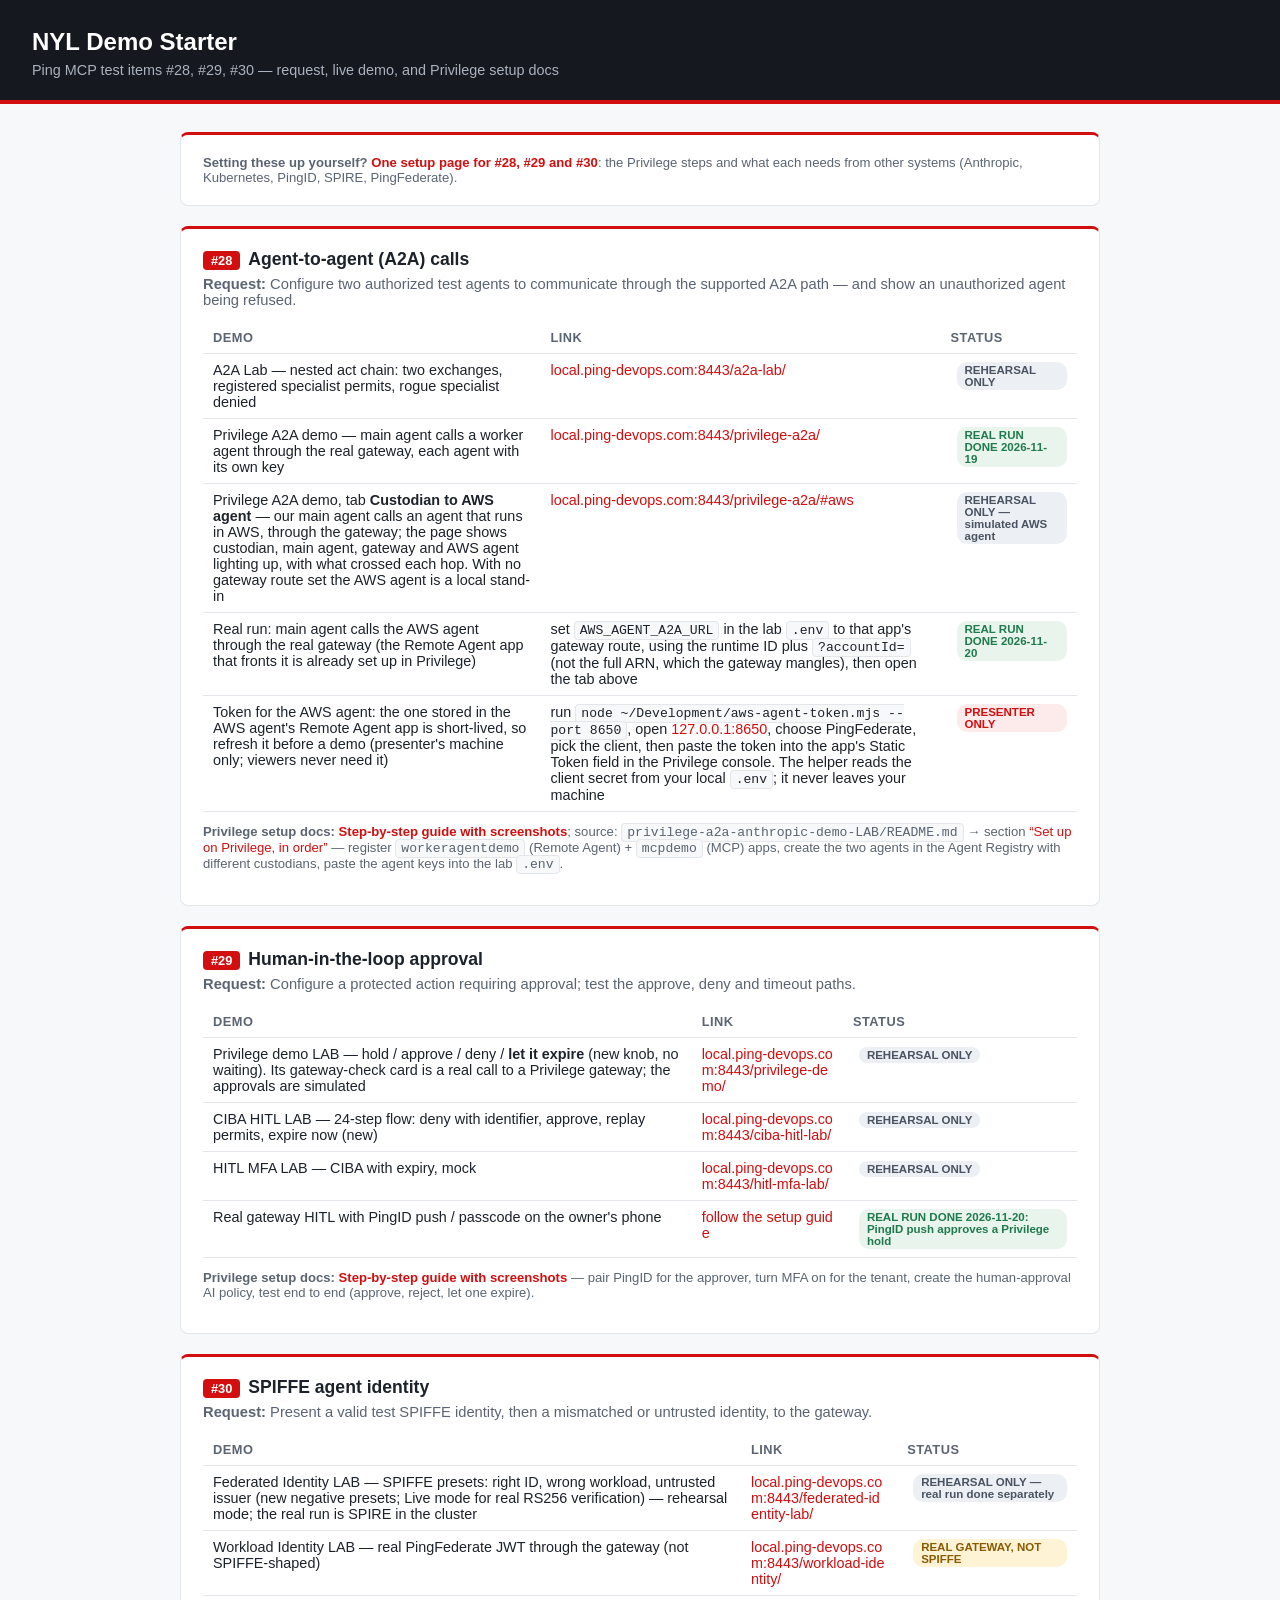
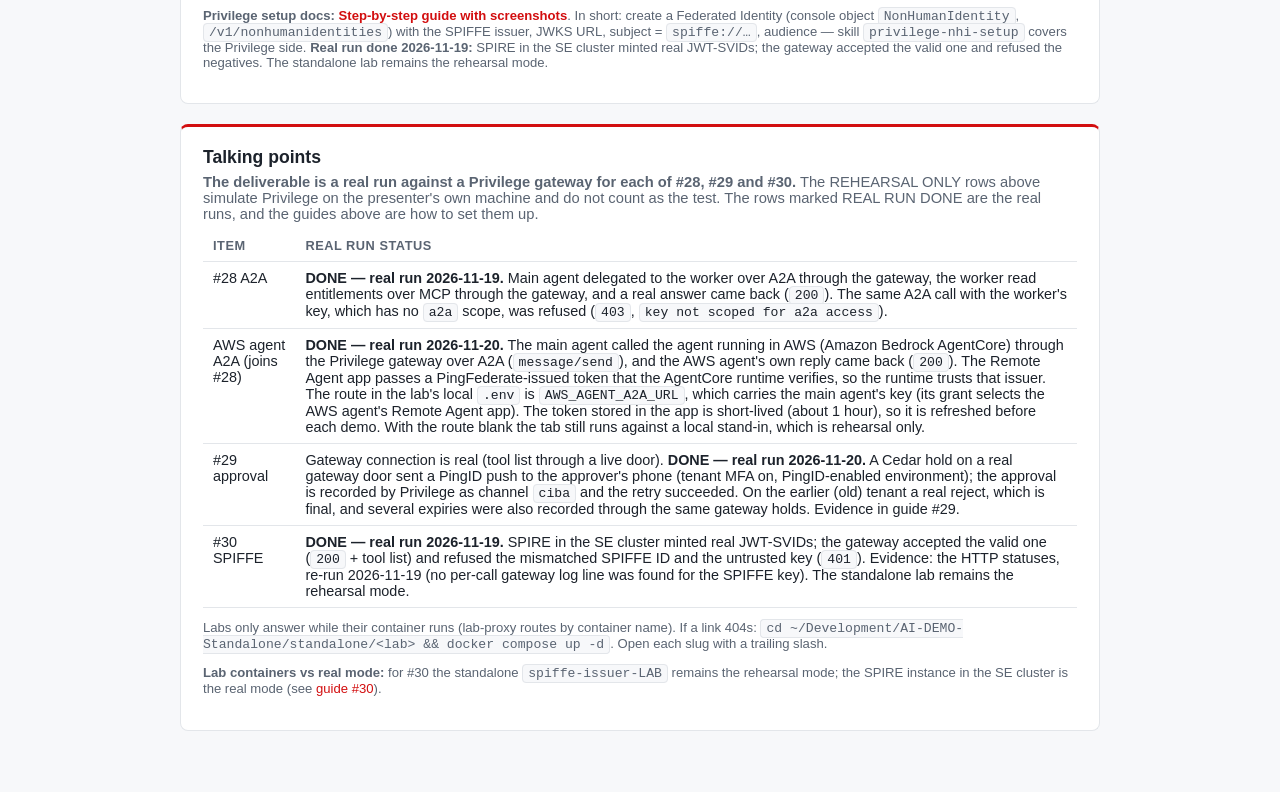
==== commit bd42d5a3: "AWS agent: show the token helper on the page (presenter-only row with a stable local address)" ====
--- a/index.html
+++ b/index.html
@@ -66,6 +66,11 @@
         <td>Real run: main agent calls the AWS agent through the real gateway (the Remote Agent app that fronts it is already set up in Privilege)</td>
         <td>set <code>AWS_AGENT_A2A_URL</code> in the lab <code>.env</code> to that app's gateway route, using the runtime ID plus <code>?accountId=</code> (not the full ARN, which the gateway mangles), then open the tab above</td>
         <td><span class="badge real">REAL RUN DONE 2026-11-20</span></td>
+      </tr>
+      <tr>
+        <td>Token for the AWS agent: the one stored in the AWS agent's Remote Agent app is short-lived, so refresh it before a demo (presenter's machine only; viewers never need it)</td>
+        <td>run <code>node ~/Development/aws-agent-token.mjs --port 8650</code>, open <a href="http://127.0.0.1:8650/" target="_blank" rel="noopener noreferrer">127.0.0.1:8650</a>, choose PingFederate, pick the client, then paste the token into the app's Static Token field in the Privilege console. The helper reads the client secret from your local <code>.env</code>; it never leaves your machine</td>
+        <td><span class="badge owner">PRESENTER ONLY</span></td>
       </tr>
     </table>
     <p class="note"><b>Privilege setup docs:</b> <a href="guides/28-a2a.html"><b>Step-by-step guide with screenshots</b></a>; source: <code>privilege-a2a-anthropic-demo-LAB/README.md</code> &rarr; section
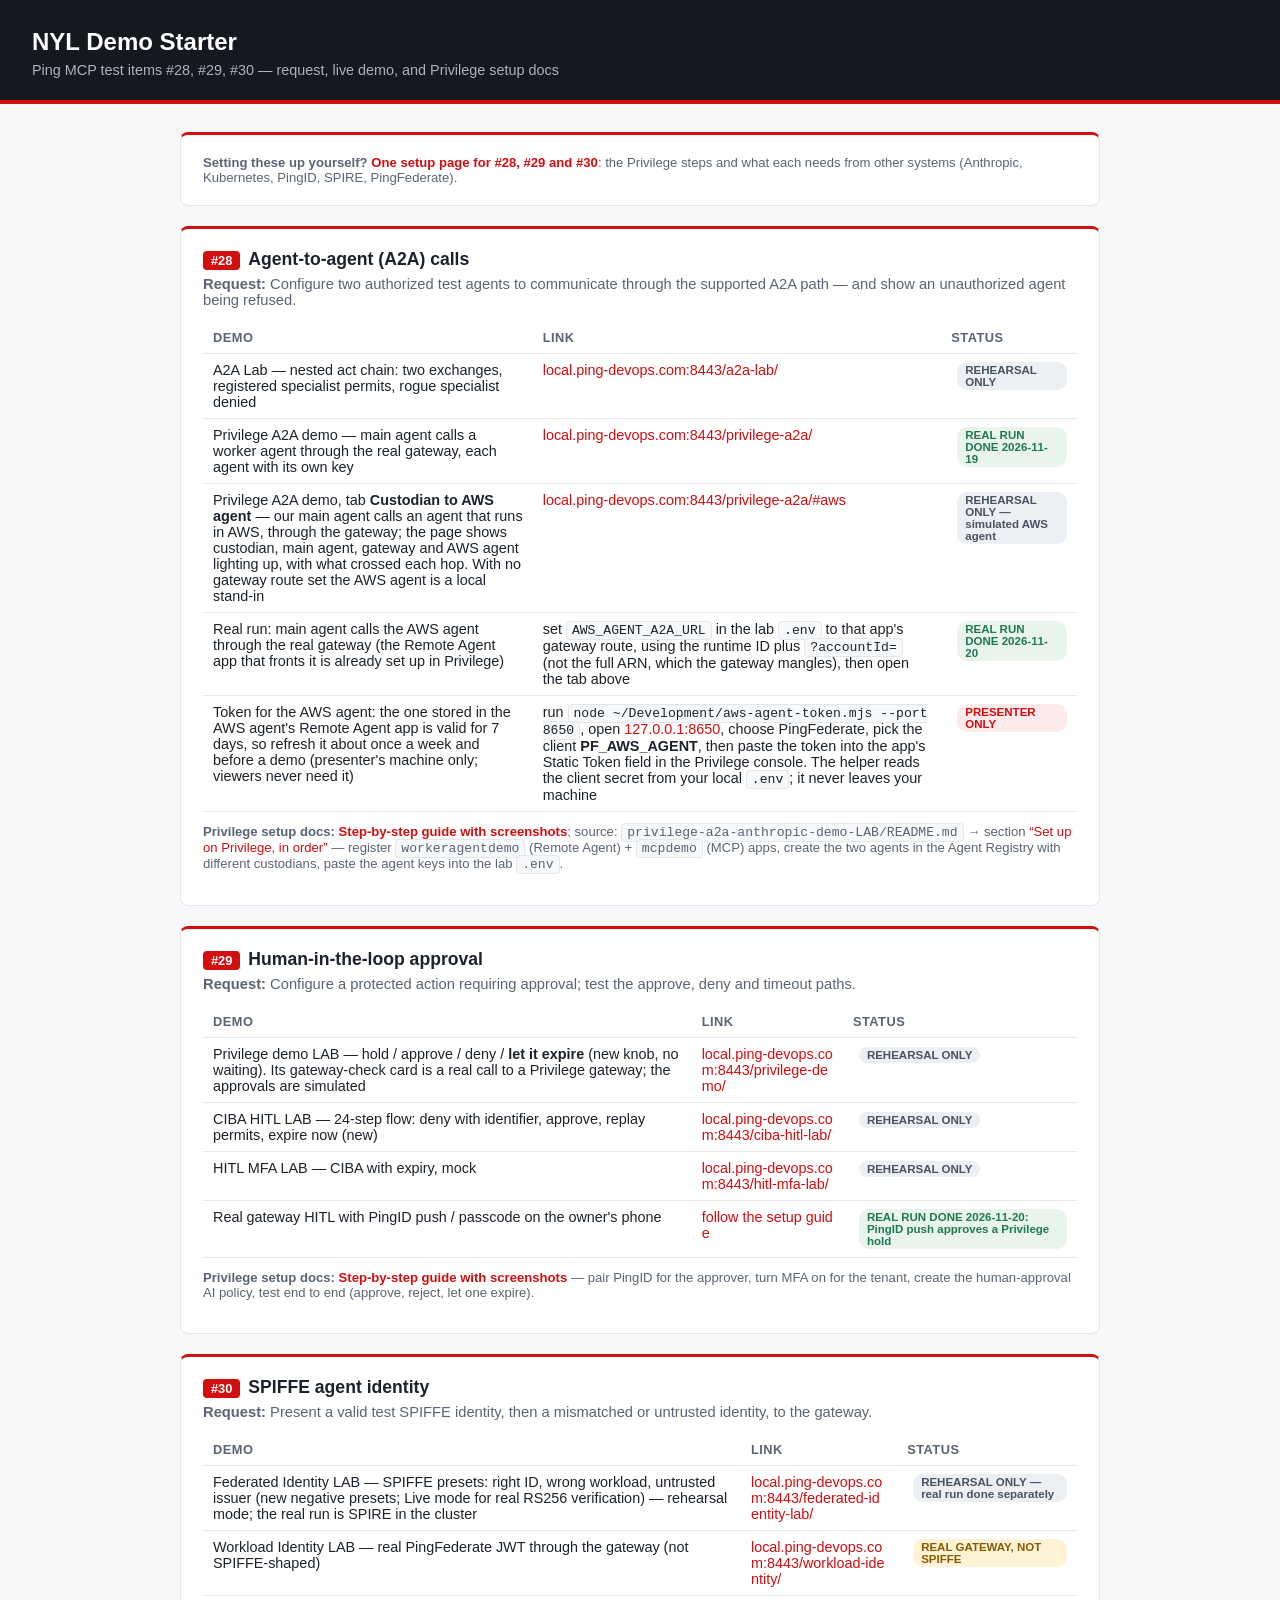
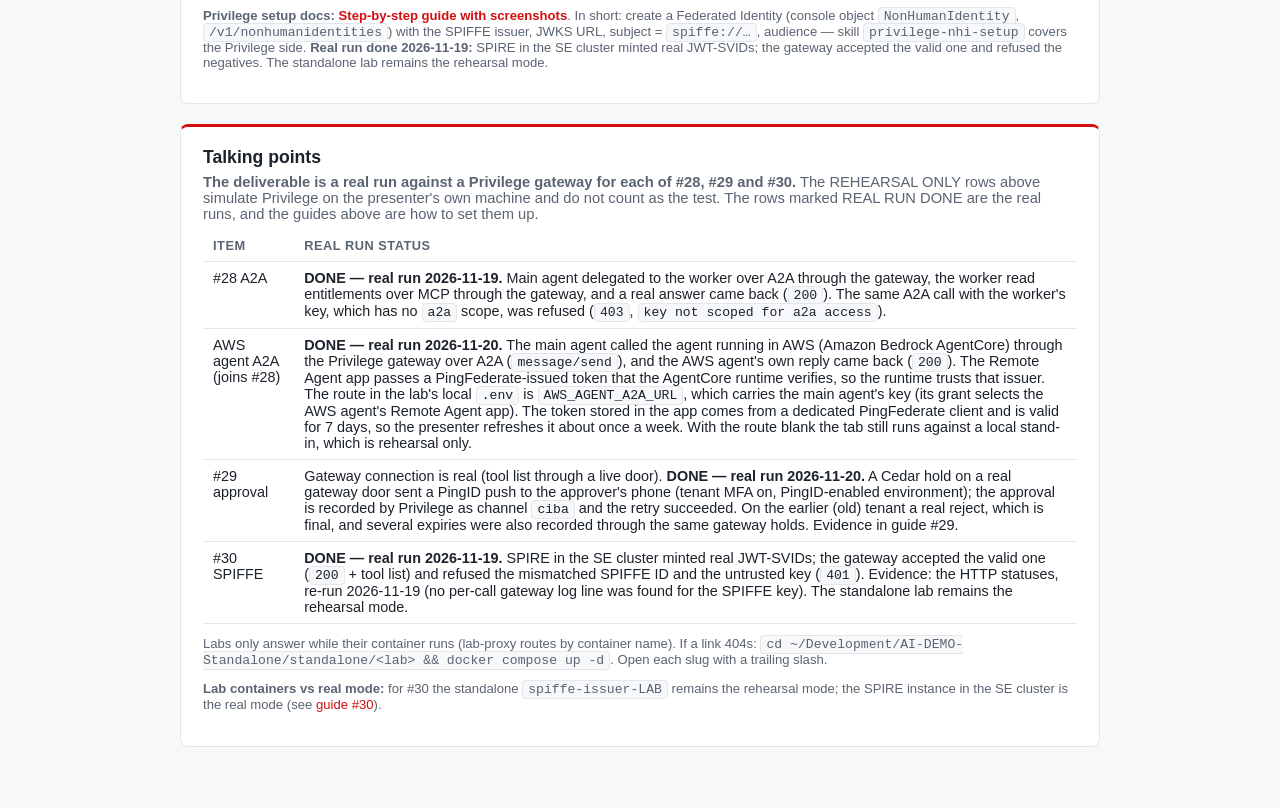
==== commit 5a842880: "AWS agent token: 7-day token from a dedicated PingFederate client (PF_AWS_AGENT); refresh weekly" ====
--- a/index.html
+++ b/index.html
@@ -68,8 +68,8 @@
         <td><span class="badge real">REAL RUN DONE 2026-11-20</span></td>
       </tr>
       <tr>
-        <td>Token for the AWS agent: the one stored in the AWS agent's Remote Agent app is short-lived, so refresh it before a demo (presenter's machine only; viewers never need it)</td>
-        <td>run <code>node ~/Development/aws-agent-token.mjs --port 8650</code>, open <a href="http://127.0.0.1:8650/" target="_blank" rel="noopener noreferrer">127.0.0.1:8650</a>, choose PingFederate, pick the client, then paste the token into the app's Static Token field in the Privilege console. The helper reads the client secret from your local <code>.env</code>; it never leaves your machine</td>
+        <td>Token for the AWS agent: the one stored in the AWS agent's Remote Agent app is valid for 7 days, so refresh it about once a week and before a demo (presenter's machine only; viewers never need it)</td>
+        <td>run <code>node ~/Development/aws-agent-token.mjs --port 8650</code>, open <a href="http://127.0.0.1:8650/" target="_blank" rel="noopener noreferrer">127.0.0.1:8650</a>, choose PingFederate, pick the client <b>PF_AWS_AGENT</b>, then paste the token into the app's Static Token field in the Privilege console. The helper reads the client secret from your local <code>.env</code>; it never leaves your machine</td>
         <td><span class="badge owner">PRESENTER ONLY</span></td>
       </tr>
     </table>
@@ -133,7 +133,7 @@
     <table>
       <tr><th>Item</th><th>Real run status</th></tr>
       <tr><td>#28 A2A</td><td><b>DONE &mdash; real run 2026-11-19.</b> Main agent delegated to the worker over A2A through the gateway, the worker read entitlements over MCP through the gateway, and a real answer came back (<code>200</code>). The same A2A call with the worker's key, which has no <code>a2a</code> scope, was refused (<code>403</code>, <code>key not scoped for a2a access</code>).</td></tr>
-      <tr><td>AWS agent A2A (joins #28)</td><td><b>DONE &mdash; real run 2026-11-20.</b> The main agent called the agent running in AWS (Amazon Bedrock AgentCore) through the Privilege gateway over A2A (<code>message/send</code>), and the AWS agent's own reply came back (<code>200</code>). The Remote Agent app passes a PingFederate-issued token that the AgentCore runtime verifies, so the runtime trusts that issuer. The route in the lab's local <code>.env</code> is <code>AWS_AGENT_A2A_URL</code>, which carries the main agent's key (its grant selects the AWS agent's Remote Agent app). The token stored in the app is short-lived (about 1 hour), so it is refreshed before each demo. With the route blank the tab still runs against a local stand-in, which is rehearsal only.</td></tr>
+      <tr><td>AWS agent A2A (joins #28)</td><td><b>DONE &mdash; real run 2026-11-20.</b> The main agent called the agent running in AWS (Amazon Bedrock AgentCore) through the Privilege gateway over A2A (<code>message/send</code>), and the AWS agent's own reply came back (<code>200</code>). The Remote Agent app passes a PingFederate-issued token that the AgentCore runtime verifies, so the runtime trusts that issuer. The route in the lab's local <code>.env</code> is <code>AWS_AGENT_A2A_URL</code>, which carries the main agent's key (its grant selects the AWS agent's Remote Agent app). The token stored in the app comes from a dedicated PingFederate client and is valid for 7 days, so the presenter refreshes it about once a week. With the route blank the tab still runs against a local stand-in, which is rehearsal only.</td></tr>
       <tr><td>#29 approval</td><td>Gateway connection is real (tool list through a live door). <b>DONE &mdash; real run 2026-11-20.</b> A Cedar hold on a real gateway door sent a PingID push to the approver's phone (tenant MFA on, PingID-enabled environment); the approval is recorded by Privilege as channel <code>ciba</code> and the retry succeeded. On the earlier (old) tenant a real reject, which is final, and several expiries were also recorded through the same gateway holds. Evidence in guide #29.</td></tr>
       <tr><td>#30 SPIFFE</td><td><b>DONE &mdash; real run 2026-11-19.</b> SPIRE in the SE cluster minted real JWT-SVIDs; the gateway accepted the valid one (<code>200</code> + tool list) and refused the mismatched SPIFFE ID and the untrusted key (<code>401</code>). Evidence: the HTTP statuses, re-run 2026-11-19 (no per-call gateway log line was found for the SPIFFE key). The standalone lab remains the rehearsal mode.</td></tr>
     </table>
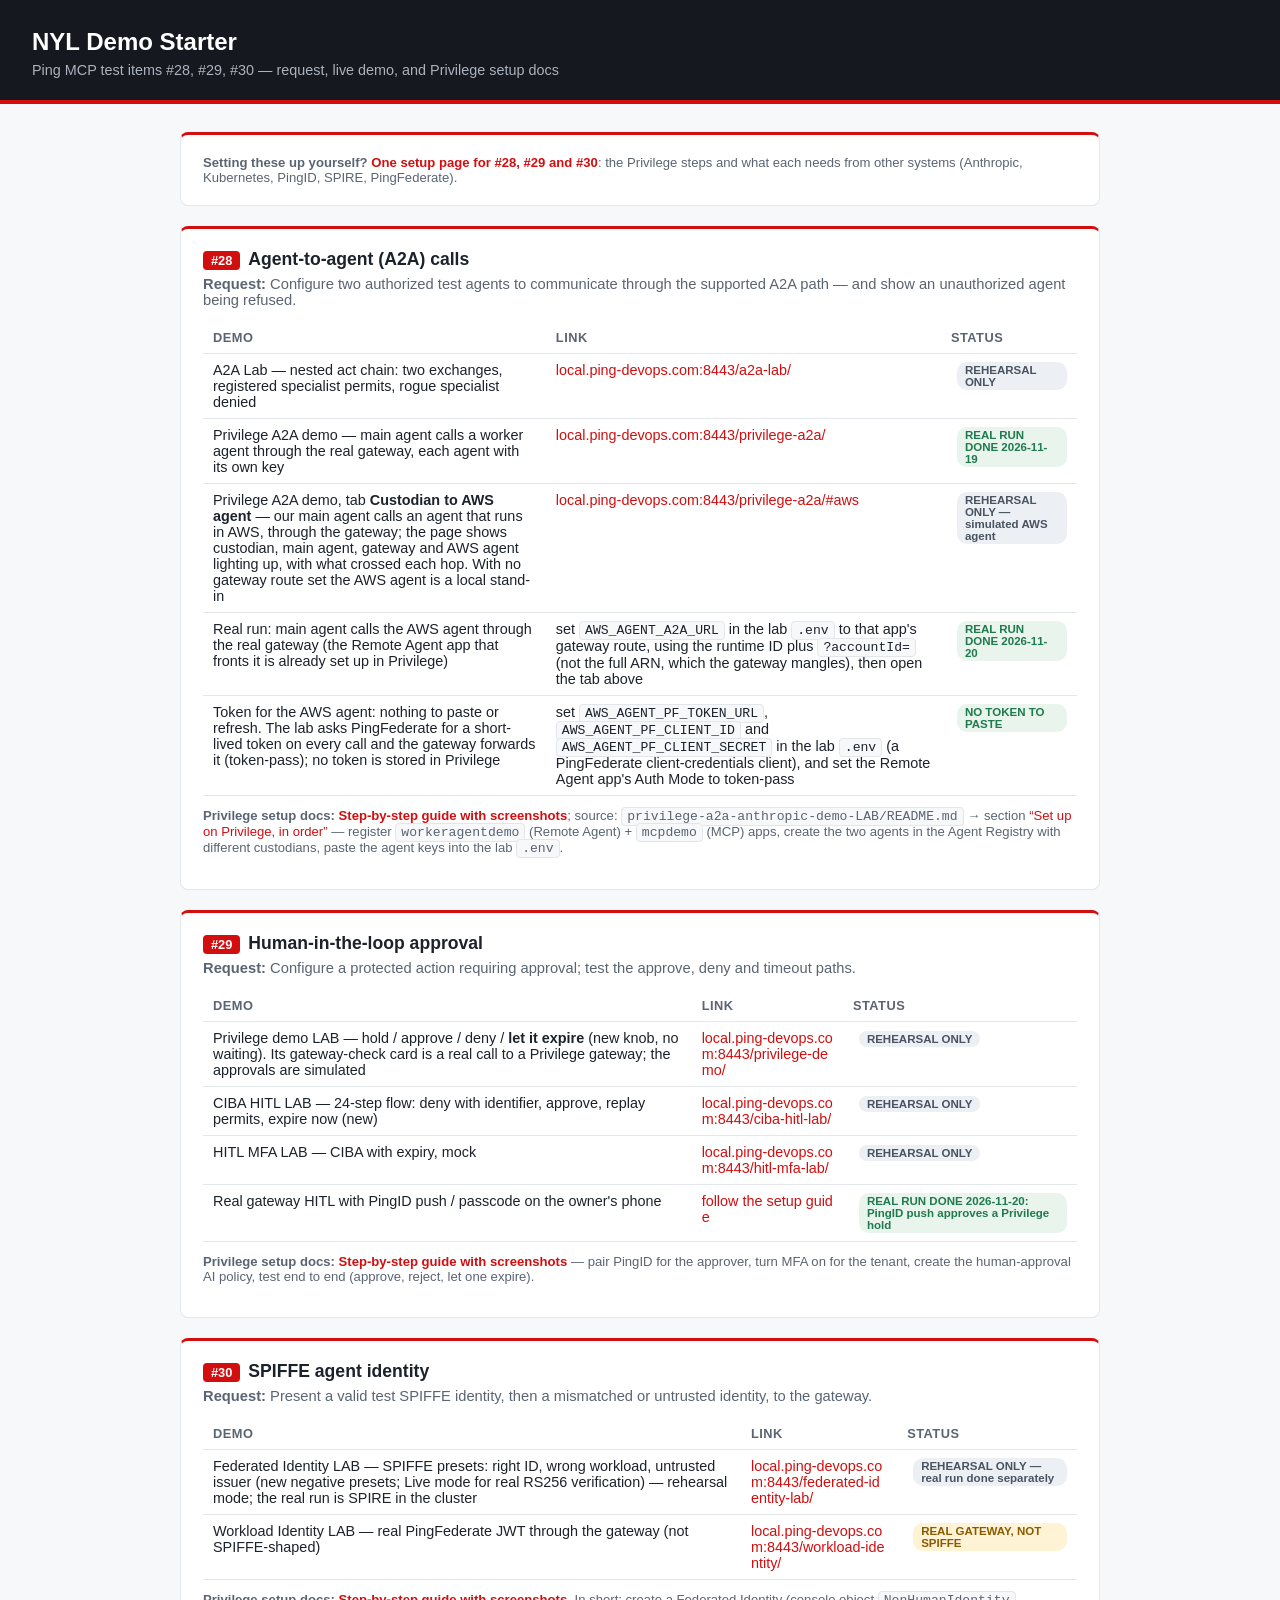
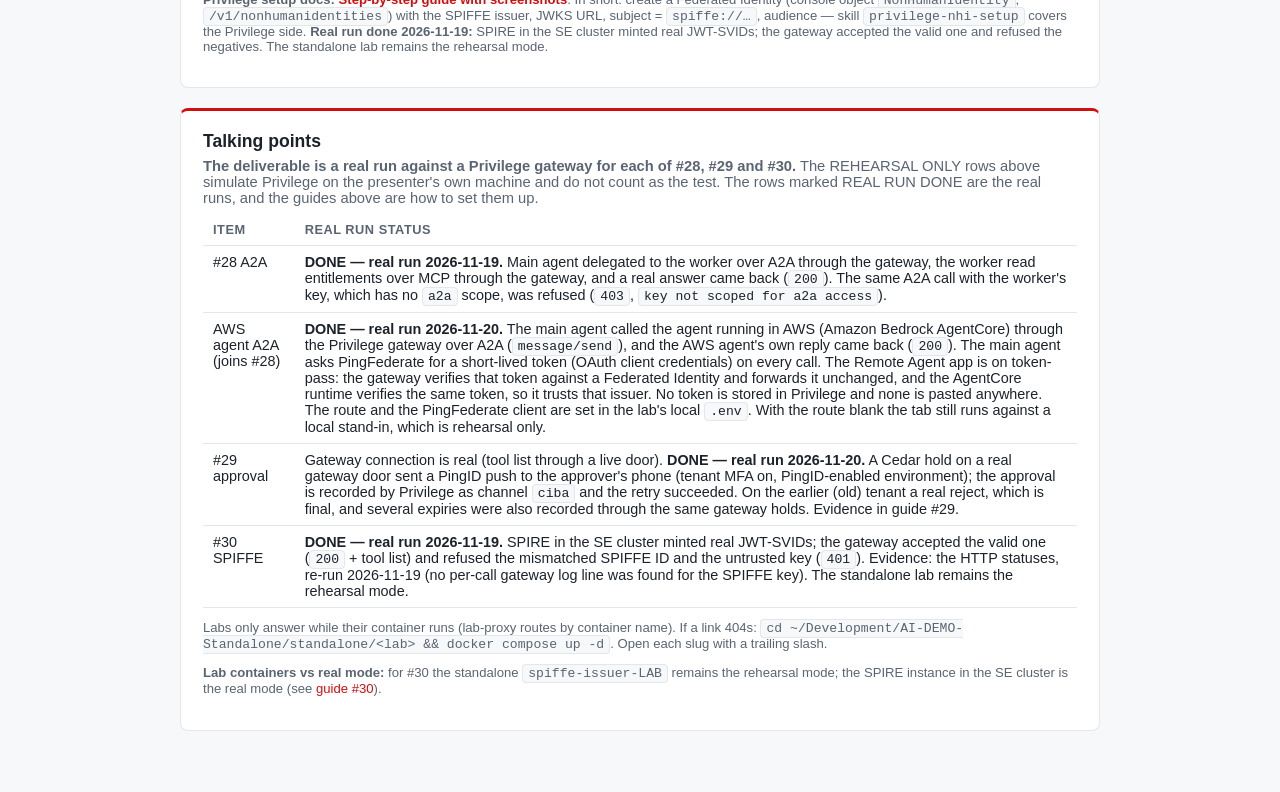
==== commit 8b0b8876: "AWS agent: no token to paste. The lab mints a short-lived PingFederate token per call and the gatewa" ====
--- a/index.html
+++ b/index.html
@@ -68,9 +68,9 @@
         <td><span class="badge real">REAL RUN DONE 2026-11-20</span></td>
       </tr>
       <tr>
-        <td>Token for the AWS agent: the one stored in the AWS agent's Remote Agent app is valid for 7 days, so refresh it about once a week and before a demo (presenter's machine only; viewers never need it)</td>
-        <td>run <code>node ~/Development/aws-agent-token.mjs --port 8650</code>, open <a href="http://127.0.0.1:8650/" target="_blank" rel="noopener noreferrer">127.0.0.1:8650</a>, choose PingFederate, pick the client <b>PF_AWS_AGENT</b>, then paste the token into the app's Static Token field in the Privilege console. The helper reads the client secret from your local <code>.env</code>; it never leaves your machine</td>
-        <td><span class="badge owner">PRESENTER ONLY</span></td>
+        <td>Token for the AWS agent: nothing to paste or refresh. The lab asks PingFederate for a short-lived token on every call and the gateway forwards it (token-pass); no token is stored in Privilege</td>
+        <td>set <code>AWS_AGENT_PF_TOKEN_URL</code>, <code>AWS_AGENT_PF_CLIENT_ID</code> and <code>AWS_AGENT_PF_CLIENT_SECRET</code> in the lab <code>.env</code> (a PingFederate client-credentials client), and set the Remote Agent app's Auth Mode to token-pass</td>
+        <td><span class="badge real">NO TOKEN TO PASTE</span></td>
       </tr>
     </table>
     <p class="note"><b>Privilege setup docs:</b> <a href="guides/28-a2a.html"><b>Step-by-step guide with screenshots</b></a>; source: <code>privilege-a2a-anthropic-demo-LAB/README.md</code> &rarr; section
@@ -133,7 +133,7 @@
     <table>
       <tr><th>Item</th><th>Real run status</th></tr>
       <tr><td>#28 A2A</td><td><b>DONE &mdash; real run 2026-11-19.</b> Main agent delegated to the worker over A2A through the gateway, the worker read entitlements over MCP through the gateway, and a real answer came back (<code>200</code>). The same A2A call with the worker's key, which has no <code>a2a</code> scope, was refused (<code>403</code>, <code>key not scoped for a2a access</code>).</td></tr>
-      <tr><td>AWS agent A2A (joins #28)</td><td><b>DONE &mdash; real run 2026-11-20.</b> The main agent called the agent running in AWS (Amazon Bedrock AgentCore) through the Privilege gateway over A2A (<code>message/send</code>), and the AWS agent's own reply came back (<code>200</code>). The Remote Agent app passes a PingFederate-issued token that the AgentCore runtime verifies, so the runtime trusts that issuer. The route in the lab's local <code>.env</code> is <code>AWS_AGENT_A2A_URL</code>, which carries the main agent's key (its grant selects the AWS agent's Remote Agent app). The token stored in the app comes from a dedicated PingFederate client and is valid for 7 days, so the presenter refreshes it about once a week. With the route blank the tab still runs against a local stand-in, which is rehearsal only.</td></tr>
+      <tr><td>AWS agent A2A (joins #28)</td><td><b>DONE &mdash; real run 2026-11-20.</b> The main agent called the agent running in AWS (Amazon Bedrock AgentCore) through the Privilege gateway over A2A (<code>message/send</code>), and the AWS agent's own reply came back (<code>200</code>). The main agent asks PingFederate for a short-lived token (OAuth client credentials) on every call. The Remote Agent app is on token-pass: the gateway verifies that token against a Federated Identity and forwards it unchanged, and the AgentCore runtime verifies the same token, so it trusts that issuer. No token is stored in Privilege and none is pasted anywhere. The route and the PingFederate client are set in the lab's local <code>.env</code>. With the route blank the tab still runs against a local stand-in, which is rehearsal only.</td></tr>
       <tr><td>#29 approval</td><td>Gateway connection is real (tool list through a live door). <b>DONE &mdash; real run 2026-11-20.</b> A Cedar hold on a real gateway door sent a PingID push to the approver's phone (tenant MFA on, PingID-enabled environment); the approval is recorded by Privilege as channel <code>ciba</code> and the retry succeeded. On the earlier (old) tenant a real reject, which is final, and several expiries were also recorded through the same gateway holds. Evidence in guide #29.</td></tr>
       <tr><td>#30 SPIFFE</td><td><b>DONE &mdash; real run 2026-11-19.</b> SPIRE in the SE cluster minted real JWT-SVIDs; the gateway accepted the valid one (<code>200</code> + tool list) and refused the mismatched SPIFFE ID and the untrusted key (<code>401</code>). Evidence: the HTTP statuses, re-run 2026-11-19 (no per-call gateway log line was found for the SPIFFE key). The standalone lab remains the rehearsal mode.</td></tr>
     </table>
